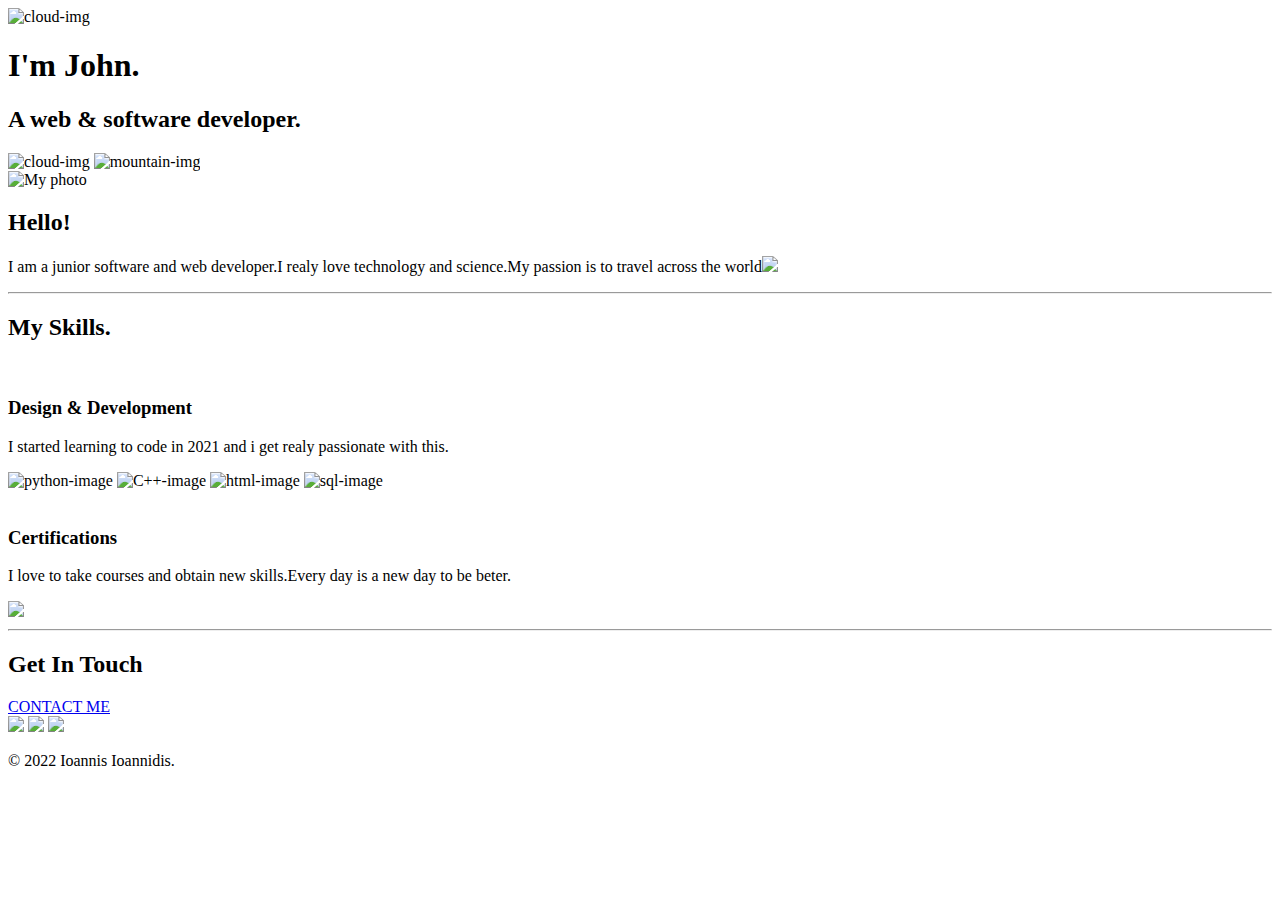
==== index.html @ fa08f130 "Update index.html" ====
<!DOCTYPE html>
<html lang="en" dir="ltr">
  <head>
    <meta charset="utf-8">
    <title>John's Personal Site - a web-software developer</title>
    <link rel="stylesheet" href="css/styles.css">
    <link rel="icon" href="css/favicon.ico">
    <link rel="preconnect" href="https://fonts.googleapis.com">
    <link rel="preconnect" href="https://fonts.gstatic.com" crossorigin>
    <link href="https://fonts.googleapis.com/css2?family=Caveat&family=Merriweather&family=Montserrat&family=Sacramento&display=swap" rel="stylesheet">

  </head>
  <body>
    <div class="top-container">
      <img src="images/cloud.png" alt="cloud-img" class="cloud1">
      <h1>I'm John.</h1>
      <h2>A web & software developer.</h2>
      <img src="images/cloud.png" alt="cloud-img" class="cloud2">
      <img src="images/mountain.png" alt="mountain-img">
    </div>

    <div class="middle-container">
      <div class="profile">
        <img src="images/pic.png" alt="My photo">
        <h2>Hello!</h2>
        <p>I am a junior software and web developer.I realy love technology and science.My passion is to travel across the world<img src="images/travel.png" class="contact"></p>
      </div>
      <hr>

      <div class="skills">
        <h2>My Skills.</h2>
        <div class="skill-row">
          <img class="im-coding" src="images/giphy.gif" alt="">
          <h3>Design & Development</h3>
          <p class="coding">I started learning to code in 2021 and i get realy passionate with this.</p>
          <img src="images/python.png" alt="python-image" class="prog-lang">
          <img src="images/c-.png" alt="C++-image" class="prog-lang">
          <img src="images/html-5.png" alt="html-image" class="prog-lang">
          <img src="images/mysql.png" alt="sql-image" class="prog-lang">
        </div>

        <div class="skill-row">

          <img class="certificate-img" src="images/certificate.png" alt="">
          <h3>Certifications</h3>
          <p class="courses">I love to take courses and obtain new skills.Every day is a new day to be beter.</p>
          <a href="https://courses.edx.org/certificates/334efae5c7174339a7f71583b1ef36ed"><img src="images/cs50x.png" class="certs"></a>
        </div>
      </div>
      <hr>
      <div class="contact-me">
        <h2>Get In Touch</h2>
        <h3></h3>
        <p></p>
        <a class="btn" href="mailto:i.ioannidis.dev@gmail.com">CONTACT ME</a>
      </div>
    </div>


    <div class="bottom-container">
      <a class="footer-link" href="https://www.linkedin.com/in/ιωάννης-ιωαννίδης-7b419b255"><img src="images/linkedin.png" class="contact"></a>
      <a class="footer-link" href="https://github.com/iioannidis94"><img src="images/github.png" class="contact"></a>
      <a class="footer-link" href="https://www.facebook.com/marksmanLEGEND"><img src="images/facebook.png" class="contact"></a>
      <p>© 2022 Ioannis Ioannidis.</p>
    </div>
  </body>
</html>
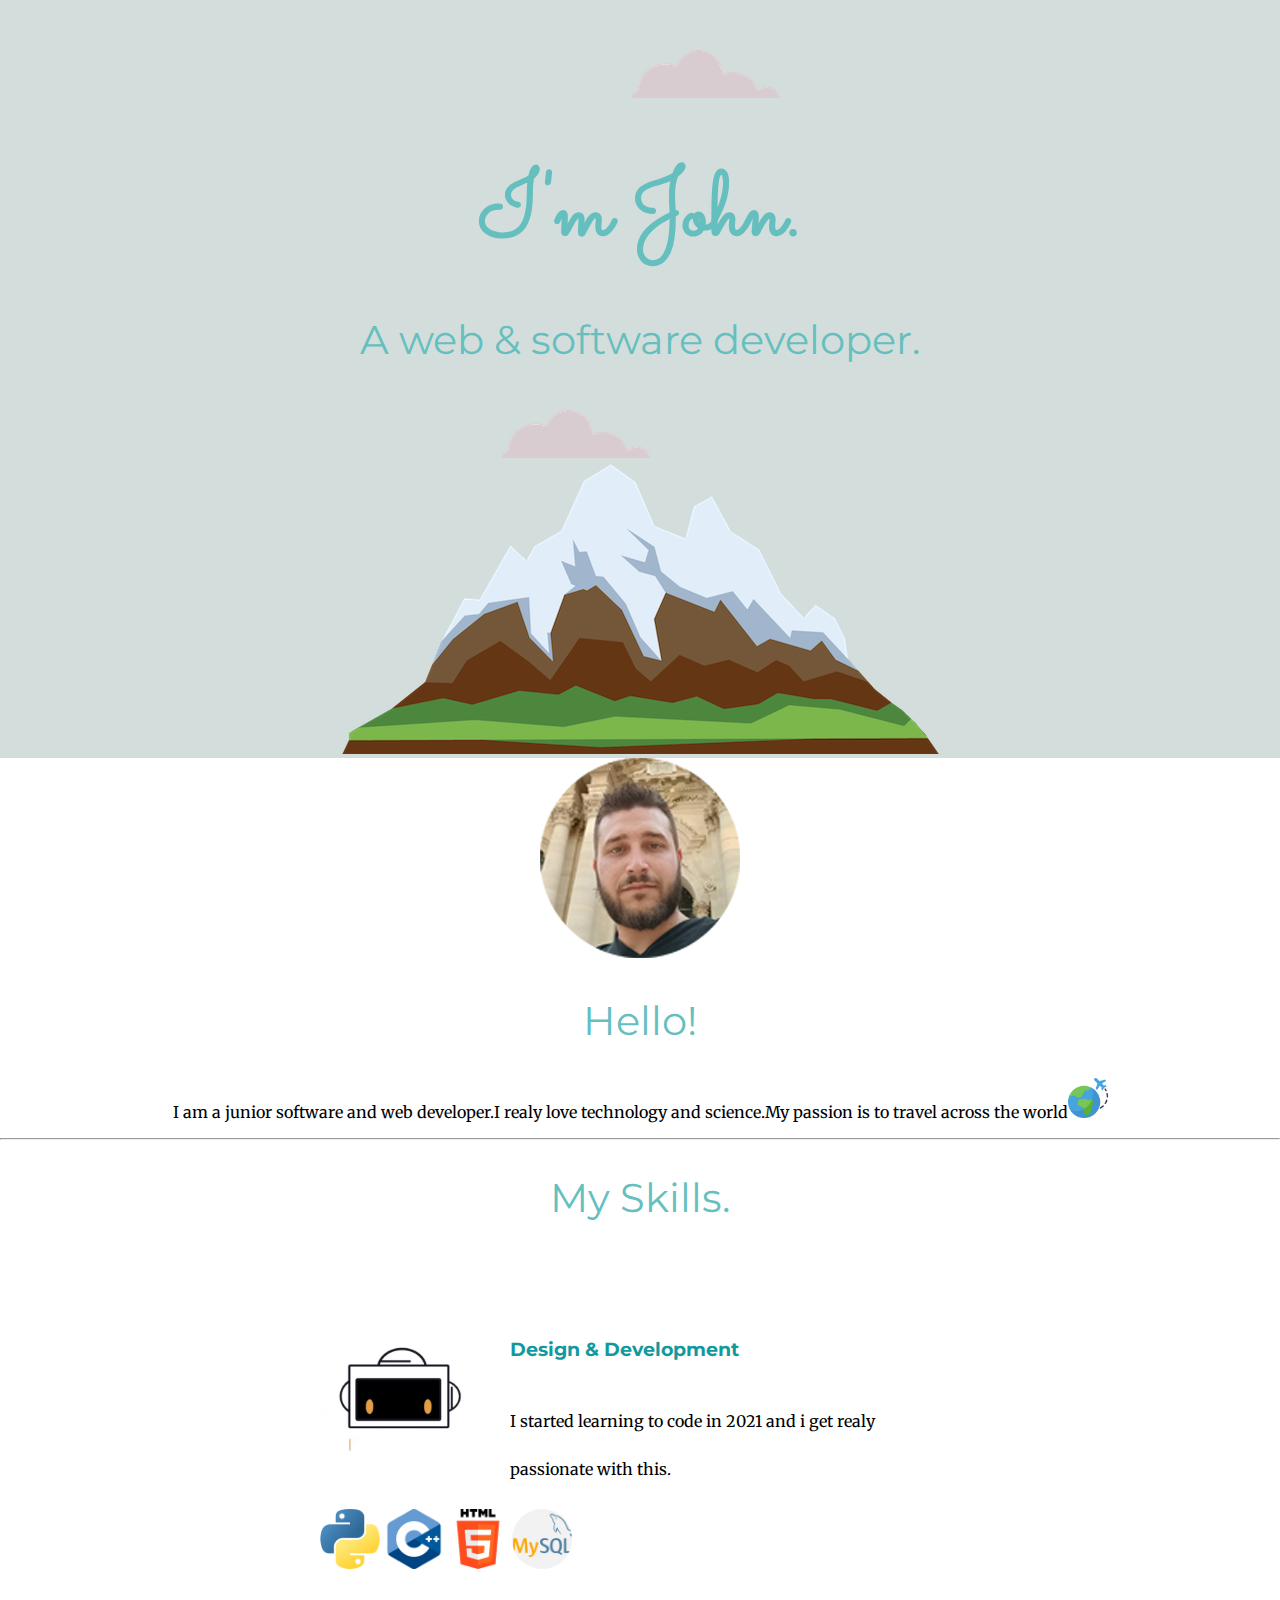
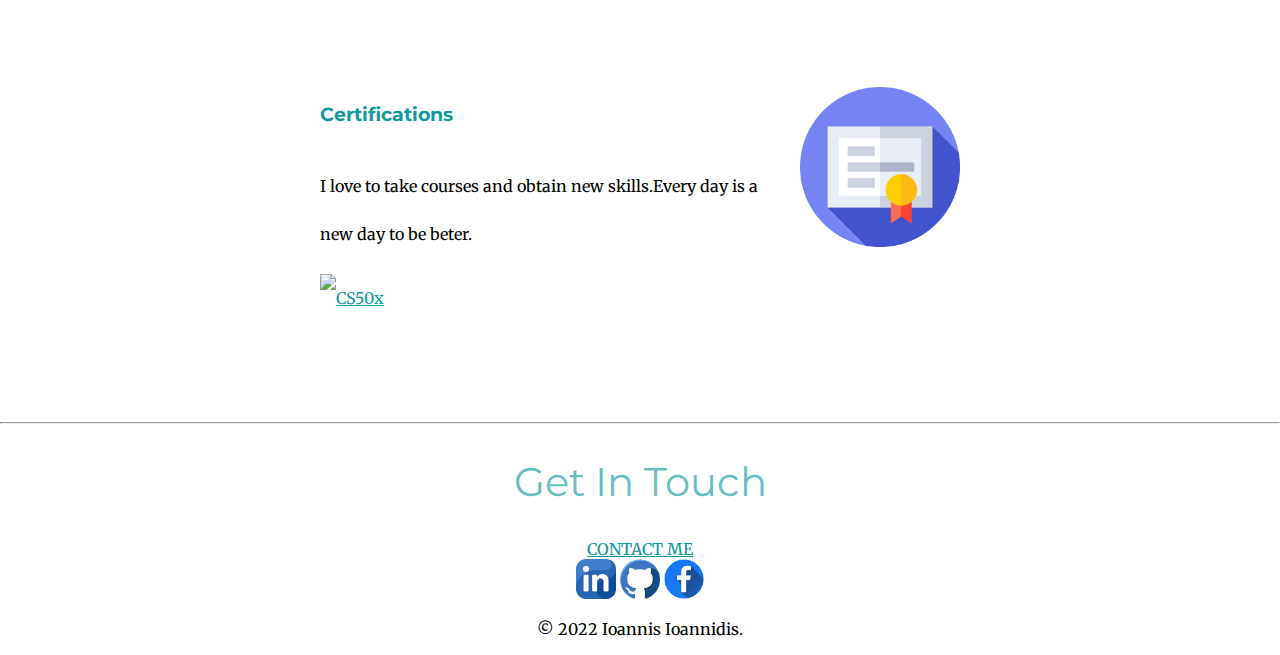
==== commit 7f321c58: "Update index.html" ====
--- a/index.html
+++ b/index.html
@@ -44,7 +44,7 @@
           <img class="certificate-img" src="images/certificate.png" alt="">
           <h3>Certifications</h3>
           <p class="courses">I love to take courses and obtain new skills.Every day is a new day to be beter.</p>
-          <a href="https://courses.edx.org/certificates/334efae5c7174339a7f71583b1ef36ed"><img src="images/cs50x.png" class="certs"></a>
+          <a href="https://courses.edx.org/certificates/334efae5c7174339a7f71583b1ef36ed"><img src="images/cs50x.png" class="certs" alt="CS50x"></a>
         </div>
       </div>
       <hr>
--- a/css/styles.css
+++ b/css/styles.css
@@ -0,0 +1,98 @@
+body {
+  margin: 0px;
+  text-align: center;
+  font-family: 'Merriweather', serif;
+
+}
+
+h1 {
+  font-size: 5.625rem;
+  margin-top: 20px;
+  font-family: 'Sacramento', cursive;
+  margin: 50px auto 0 auto;
+  color: #66BFBF;
+
+}
+
+h2 {
+  font-family: 'Montserrat', sans-serif;
+  font-size: 2.5rem;
+  color: #66BFBF;
+  font-weight: normal;
+}
+
+
+h3 {
+  font-family: 'Montserrat', sans-serif;
+  color: #11999E;
+}
+
+a {
+    color: #11999E;
+}
+
+.top-container {
+  background-color: #D3DEDC;
+  position: relative;
+  padding-top: 100px;
+
+}
+
+.middle-container {
+
+
+}
+
+.bottom-container {
+
+
+}
+
+.prog-lang {
+  height: 60px;
+}
+.cloud2 {
+  position: absolute;
+  left: 500px;
+  bottom: 300px;
+}
+
+.cloud1 {
+  position: absolute;
+  right: 500px;
+  top: 50px;
+
+}
+.contact {
+  height: 40px;
+}
+
+.certs {
+  height: 40px;
+  width: 50px;
+  position: relative;
+  
+}
+.giphy-embed {
+  width: 20px;
+  height: 20px;
+}
+
+.skill-row {
+  width: 50%;
+  margin: 100px auto 100px auto;
+  text-align: left;
+  line-height: 3;
+}
+
+.im-coding {
+  width: 25%;
+  float: left;
+  margin-right: 30px;
+}
+
+.certificate-img {
+  width: 25%;
+  float: right;
+  margin-left: 30px;
+}
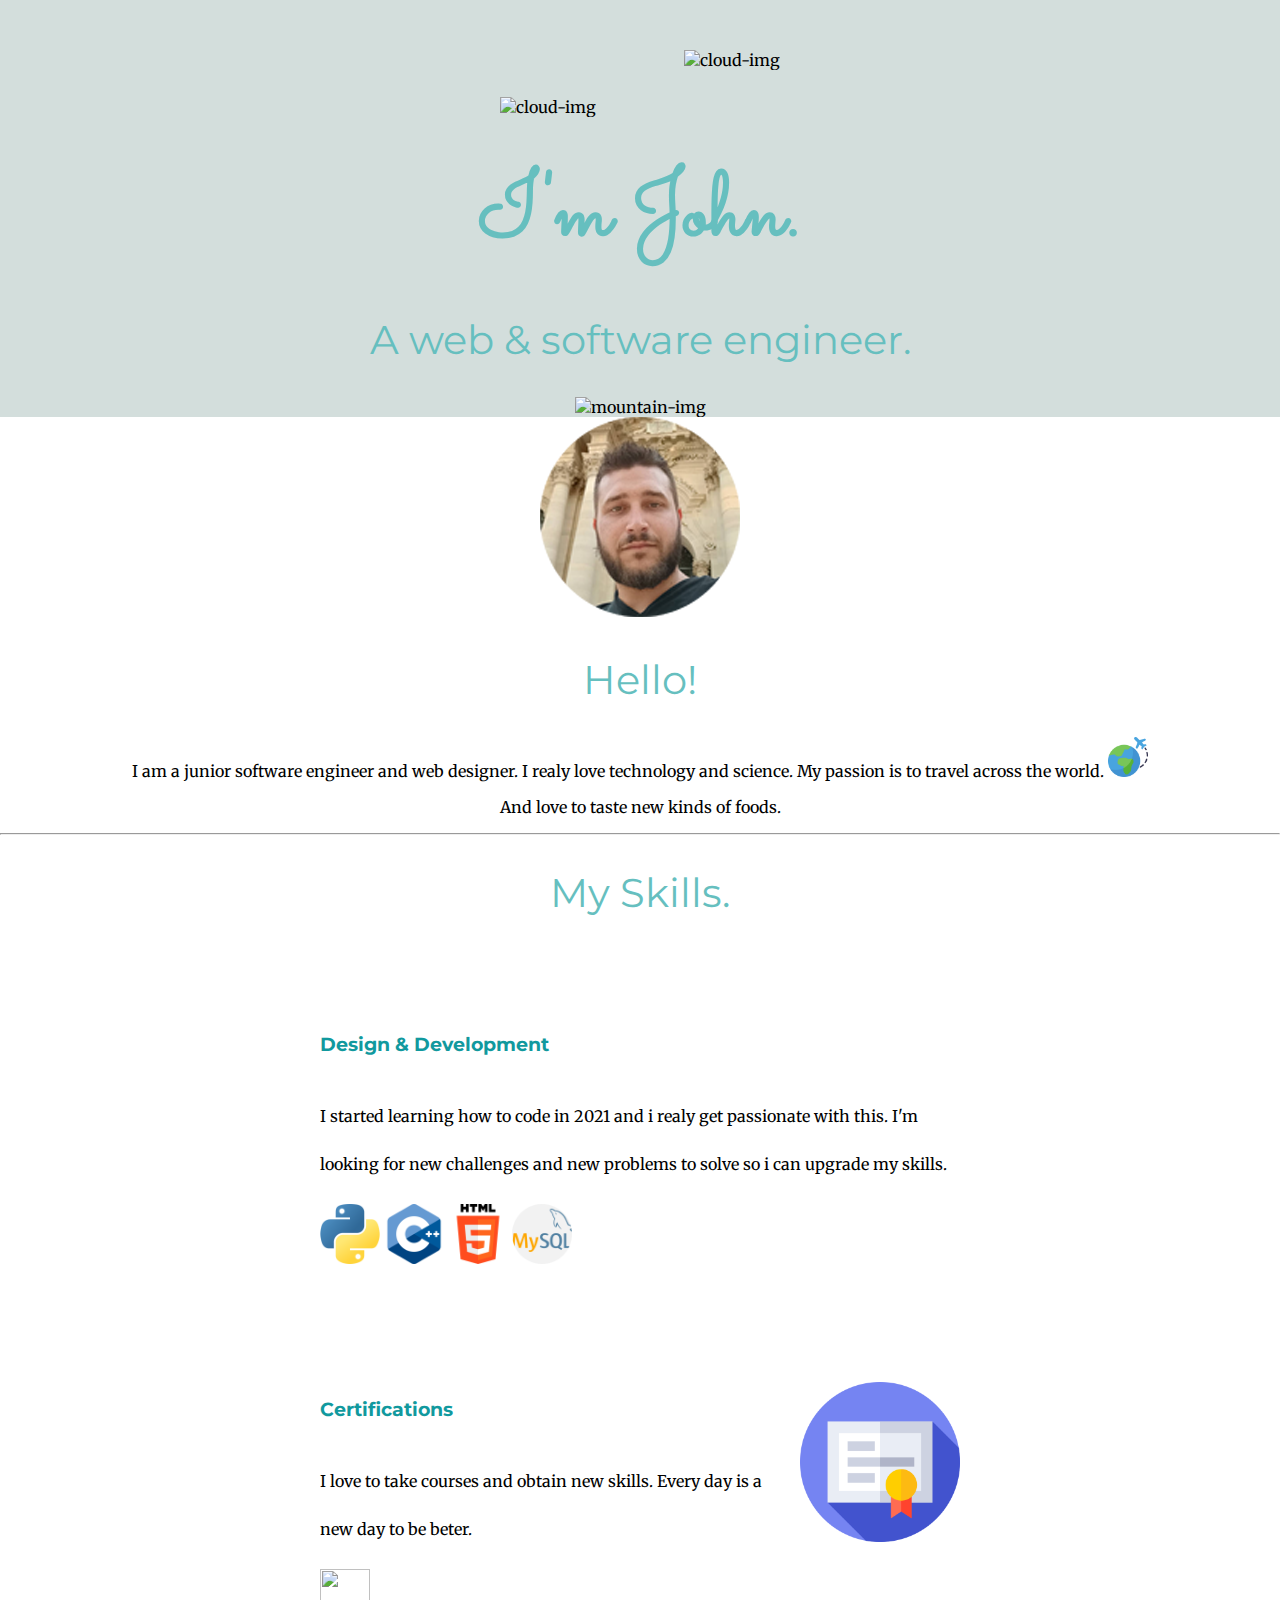
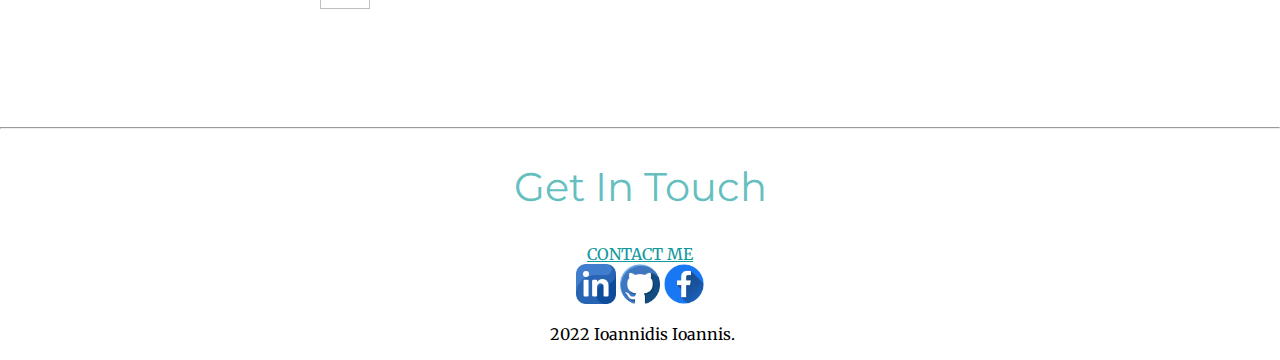
==== commit 832d85cc: "Update index.html" ====
--- a/index.html
+++ b/index.html
@@ -11,28 +11,30 @@
 
   </head>
   <body>
+
     <div class="top-container">
-      <img src="images/cloud.png" alt="cloud-img" class="cloud1">
+      <img src="images/cloud-new.png" alt="cloud-img" class="cloud1">
       <h1>I'm John.</h1>
-      <h2>A web & software developer.</h2>
-      <img src="images/cloud.png" alt="cloud-img" class="cloud2">
-      <img src="images/mountain.png" alt="mountain-img">
+      <h2>A web & software engineer.</h2>
+      <img src="images/cloud-new.png" alt="cloud-img" class="cloud2">
+      <img src="images/sun.png" alt="mountain-img" class="sun">
     </div>
 
     <div class="middle-container">
       <div class="profile">
         <img src="images/pic.png" alt="My photo">
         <h2>Hello!</h2>
-        <p>I am a junior software and web developer.I realy love technology and science.My passion is to travel across the world<img src="images/travel.png" class="contact"></p>
+        <p>I am a junior software engineer and web designer. I realy love technology and science. My passion is to travel across the world. <img src="images/travel.png" class="contact"></p>
+        <p>And love to taste new kinds of foods.</p>
       </div>
       <hr>
 
       <div class="skills">
         <h2>My Skills.</h2>
         <div class="skill-row">
-          <img class="im-coding" src="images/giphy.gif" alt="">
+          <img class="im-coding" src="images/giphy1.gif" alt="">
           <h3>Design & Development</h3>
-          <p class="coding">I started learning to code in 2021 and i get realy passionate with this.</p>
+          <p class="coding">I started learning how to code in 2021 and i realy get passionate with this. I'm looking for new challenges and new problems to solve so i can upgrade my skills.</p>
           <img src="images/python.png" alt="python-image" class="prog-lang">
           <img src="images/c-.png" alt="C++-image" class="prog-lang">
           <img src="images/html-5.png" alt="html-image" class="prog-lang">
@@ -43,8 +45,8 @@
 
           <img class="certificate-img" src="images/certificate.png" alt="">
           <h3>Certifications</h3>
-          <p class="courses">I love to take courses and obtain new skills.Every day is a new day to be beter.</p>
-          <a href="https://courses.edx.org/certificates/334efae5c7174339a7f71583b1ef36ed"><img src="images/cs50x.png" class="certs" alt="CS50x"></a>
+          <p class="courses">I love to take courses and obtain new skills. Every day is a new day to be beter.</p>
+          <a href="https://courses.edx.org/certificates/334efae5c7174339a7f71583b1ef36ed"><img src="images/cert.png" class="certs"></a>
         </div>
       </div>
       <hr>
@@ -58,11 +60,12 @@
 
 
     <div class="bottom-container">
+
       <a class="footer-link" href="https://www.linkedin.com/in/ιωάννης-ιωαννίδης-7b419b255"><img src="images/linkedin.png" class="contact"></a>
       <a class="footer-link" href="https://github.com/iioannidis94"><img src="images/github.png" class="contact"></a>
       <a class="footer-link" href="https://www.facebook.com/marksmanLEGEND"><img src="images/facebook.png" class="contact"></a>
-      <p>© 2022 Ioannis Ioannidis.</p>
+
+      <p><img src="images/copyright.png" alt="" class="copyright"> 2022 Ioannidis Ioannis.</p>
     </div>
   </body>
 </html>
-
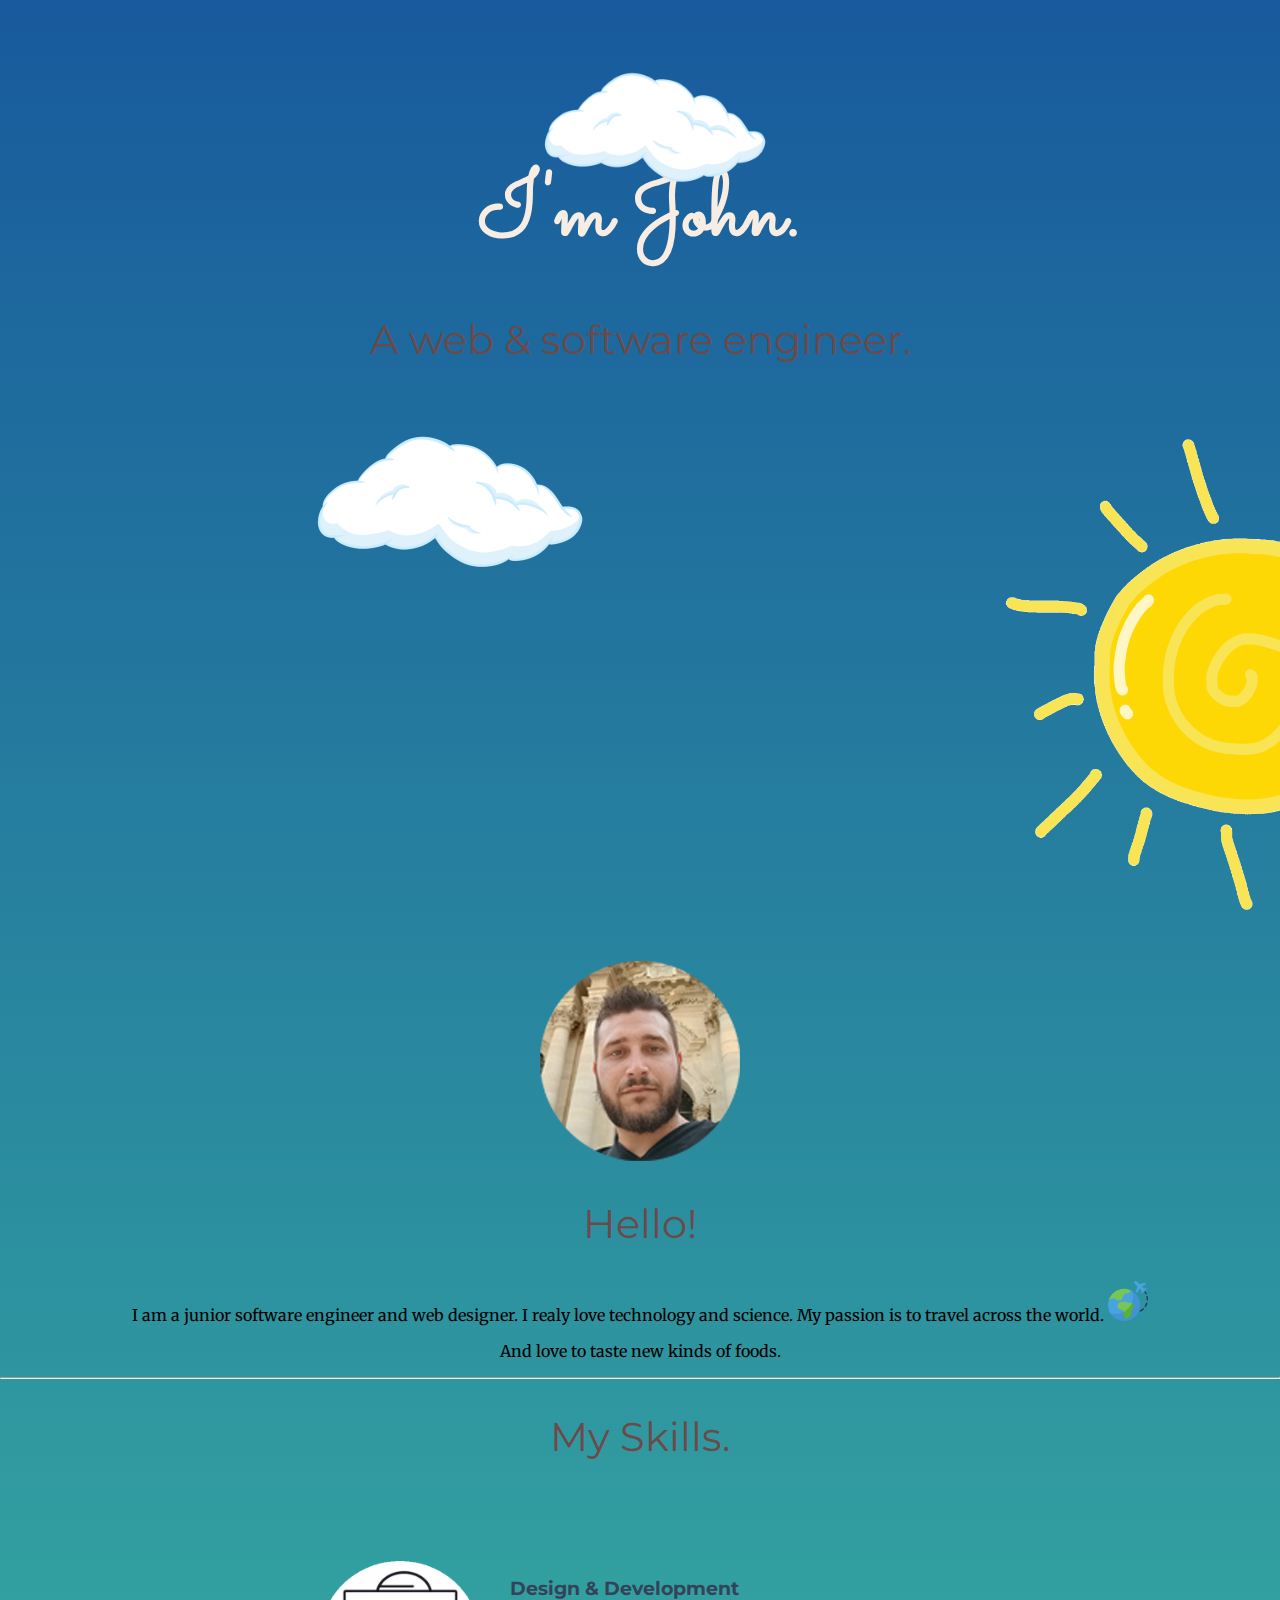
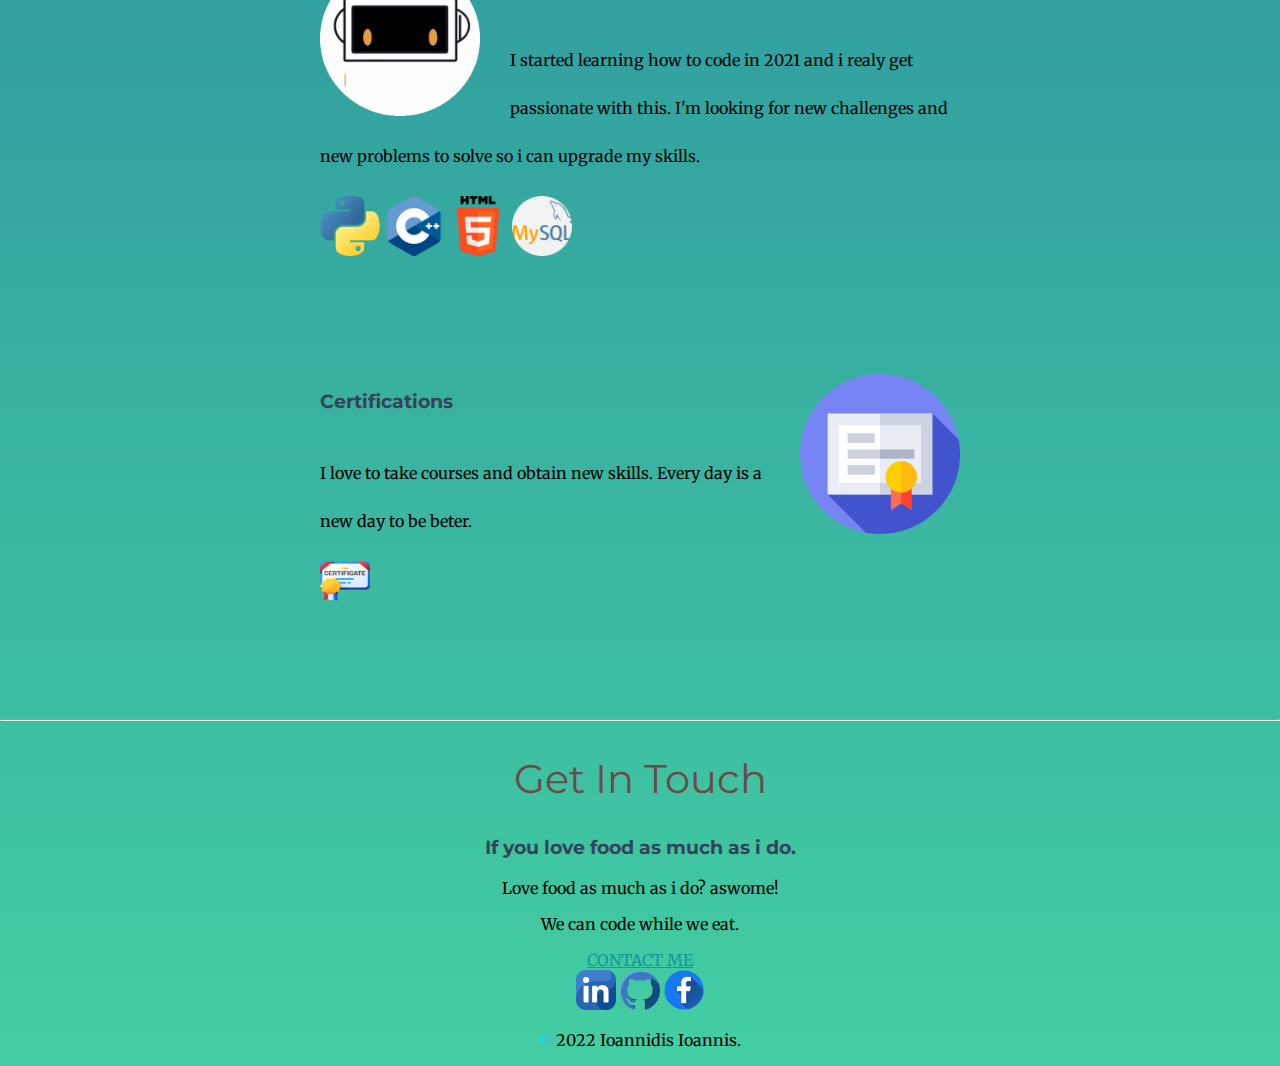
==== commit 19269545: "Update index.html" ====
--- a/index.html
+++ b/index.html
@@ -8,7 +8,7 @@
     <link rel="preconnect" href="https://fonts.googleapis.com">
     <link rel="preconnect" href="https://fonts.gstatic.com" crossorigin>
     <link href="https://fonts.googleapis.com/css2?family=Caveat&family=Merriweather&family=Montserrat&family=Sacramento&display=swap" rel="stylesheet">
-
+    <meta name="viewport" content="width=device-width, initial-scale=1.0">
   </head>
   <body>
 
@@ -52,8 +52,9 @@
       <hr>
       <div class="contact-me">
         <h2>Get In Touch</h2>
-        <h3></h3>
-        <p></p>
+        <h3>If you love food as much as i do.</h3>
+        <p>Love food as much as i do? aswome!</p>
+        <p>We can code while we eat.</p>
         <a class="btn" href="mailto:i.ioannidis.dev@gmail.com">CONTACT ME</a>
       </div>
     </div>
--- a/css/styles.css
+++ b/css/styles.css
@@ -2,6 +2,10 @@
   margin: 0px;
   text-align: center;
   font-family: 'Merriweather', serif;
+  background: #43cea2;  /* fallback for old browsers */
+  background: -webkit-linear-gradient(to bottom, #185a9d, #43cea2);  /* Chrome 10-25, Safari 5.1-6 */
+  background: linear-gradient(to bottom, #185a9d, #43cea2); /* W3C, IE 10+/ Edge, Firefox 16+, Chrome 26+, Opera 12+, Safari 7+ */
+
 
 }
 
@@ -10,21 +14,21 @@
   margin-top: 20px;
   font-family: 'Sacramento', cursive;
   margin: 50px auto 0 auto;
-  color: #66BFBF;
+  color: #F8EDE3;
 
 }
 
 h2 {
   font-family: 'Montserrat', sans-serif;
   font-size: 2.5rem;
-  color: #66BFBF;
+  color: #6C4A4A;
   font-weight: normal;
 }
 
 
 h3 {
   font-family: 'Montserrat', sans-serif;
-  color: #11999E;
+  color: #354259;
 }
 
 a {
@@ -32,7 +36,7 @@
 }
 
 .top-container {
-  background-color: #D3DEDC;
+
   position: relative;
   padding-top: 100px;
 
@@ -53,14 +57,24 @@
 }
 .cloud2 {
   position: absolute;
-  left: 500px;
+  left: 300px;
   bottom: 300px;
+  width: 300px;
+  height: 150;
 }
 
 .cloud1 {
   position: absolute;
   right: 500px;
-  top: 50px;
+  top: 10px;
+  width: 250px;
+}
+
+.sun {
+  position: relative;
+  left: 600px;
+  width: 550px;
+  height: 560px;
 
 }
 .contact {
@@ -71,7 +85,7 @@
   height: 40px;
   width: 50px;
   position: relative;
-  
+
 }
 .giphy-embed {
   width: 20px;
@@ -89,6 +103,7 @@
   width: 25%;
   float: left;
   margin-right: 30px;
+
 }
 
 .certificate-img {
@@ -96,3 +111,8 @@
   float: right;
   margin-left: 30px;
 }
+
+.copyright {
+  width: 1%;
+  height: 1%;
+}
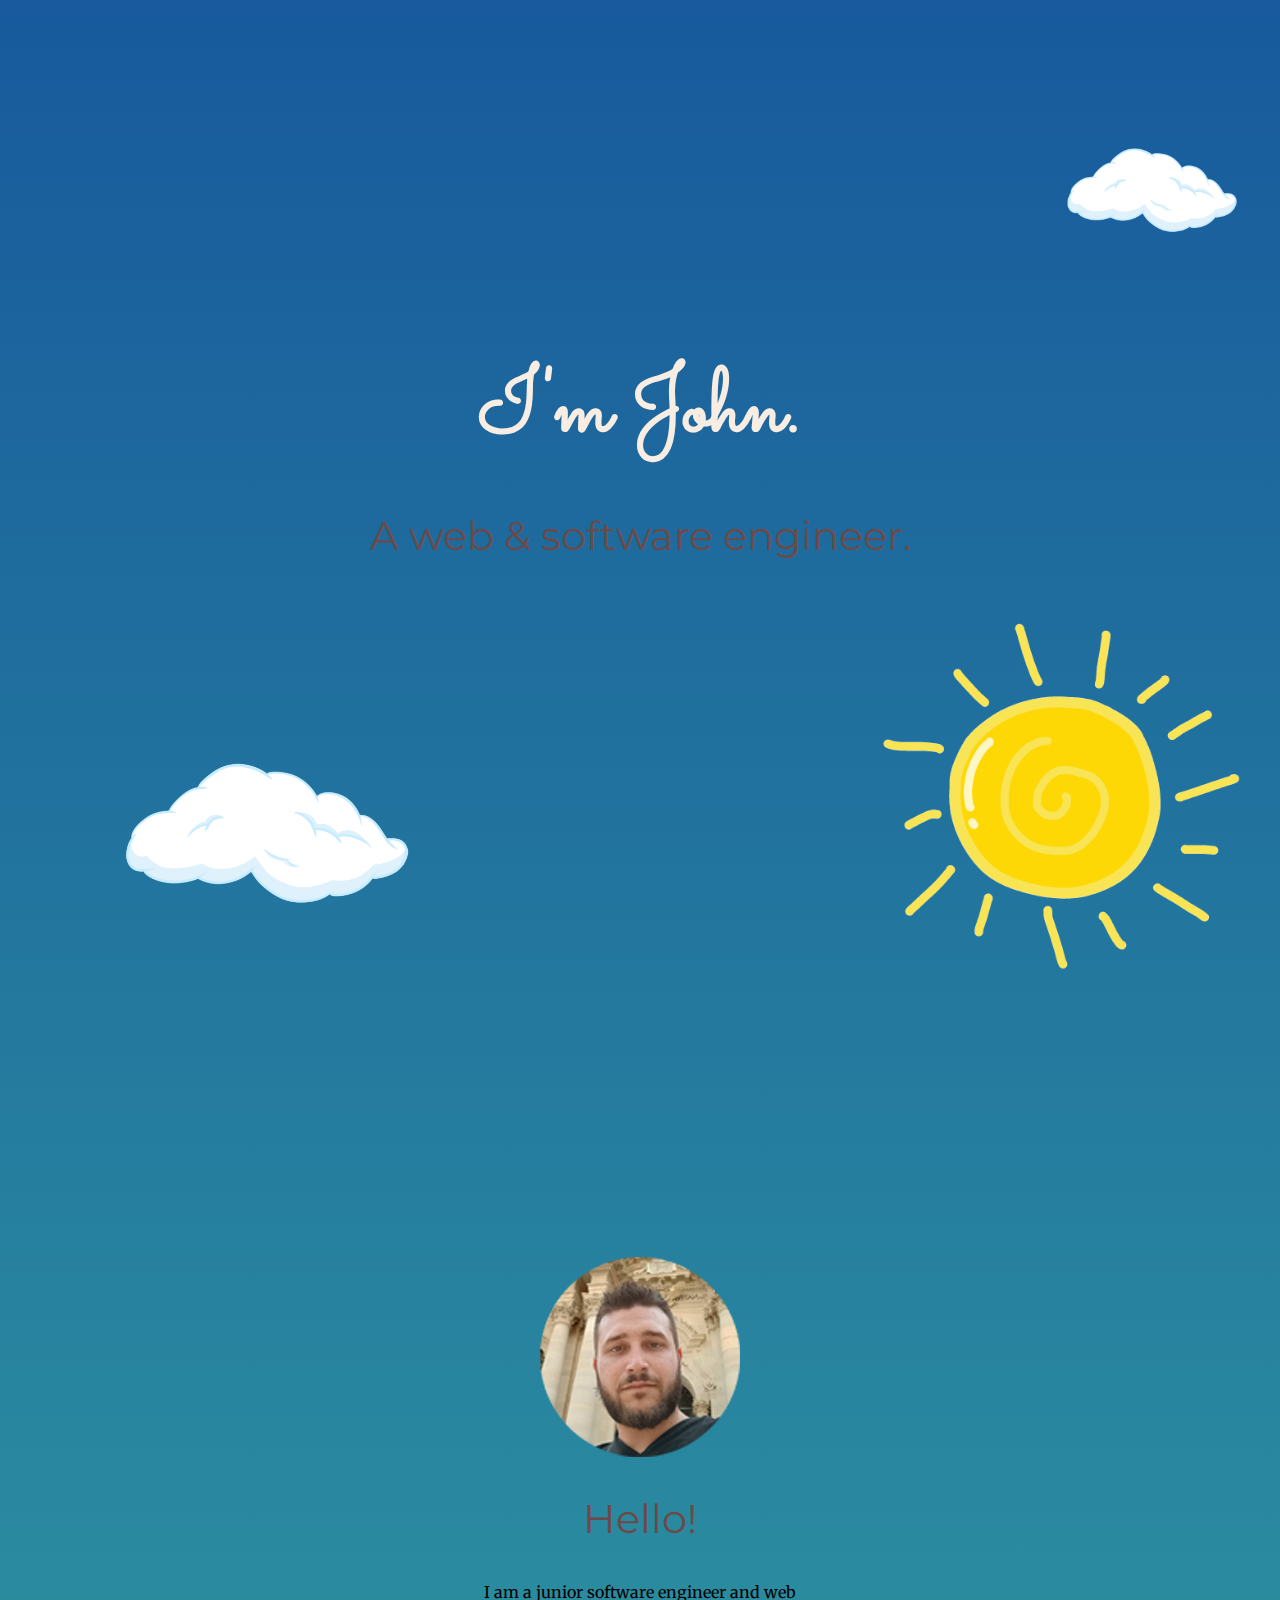
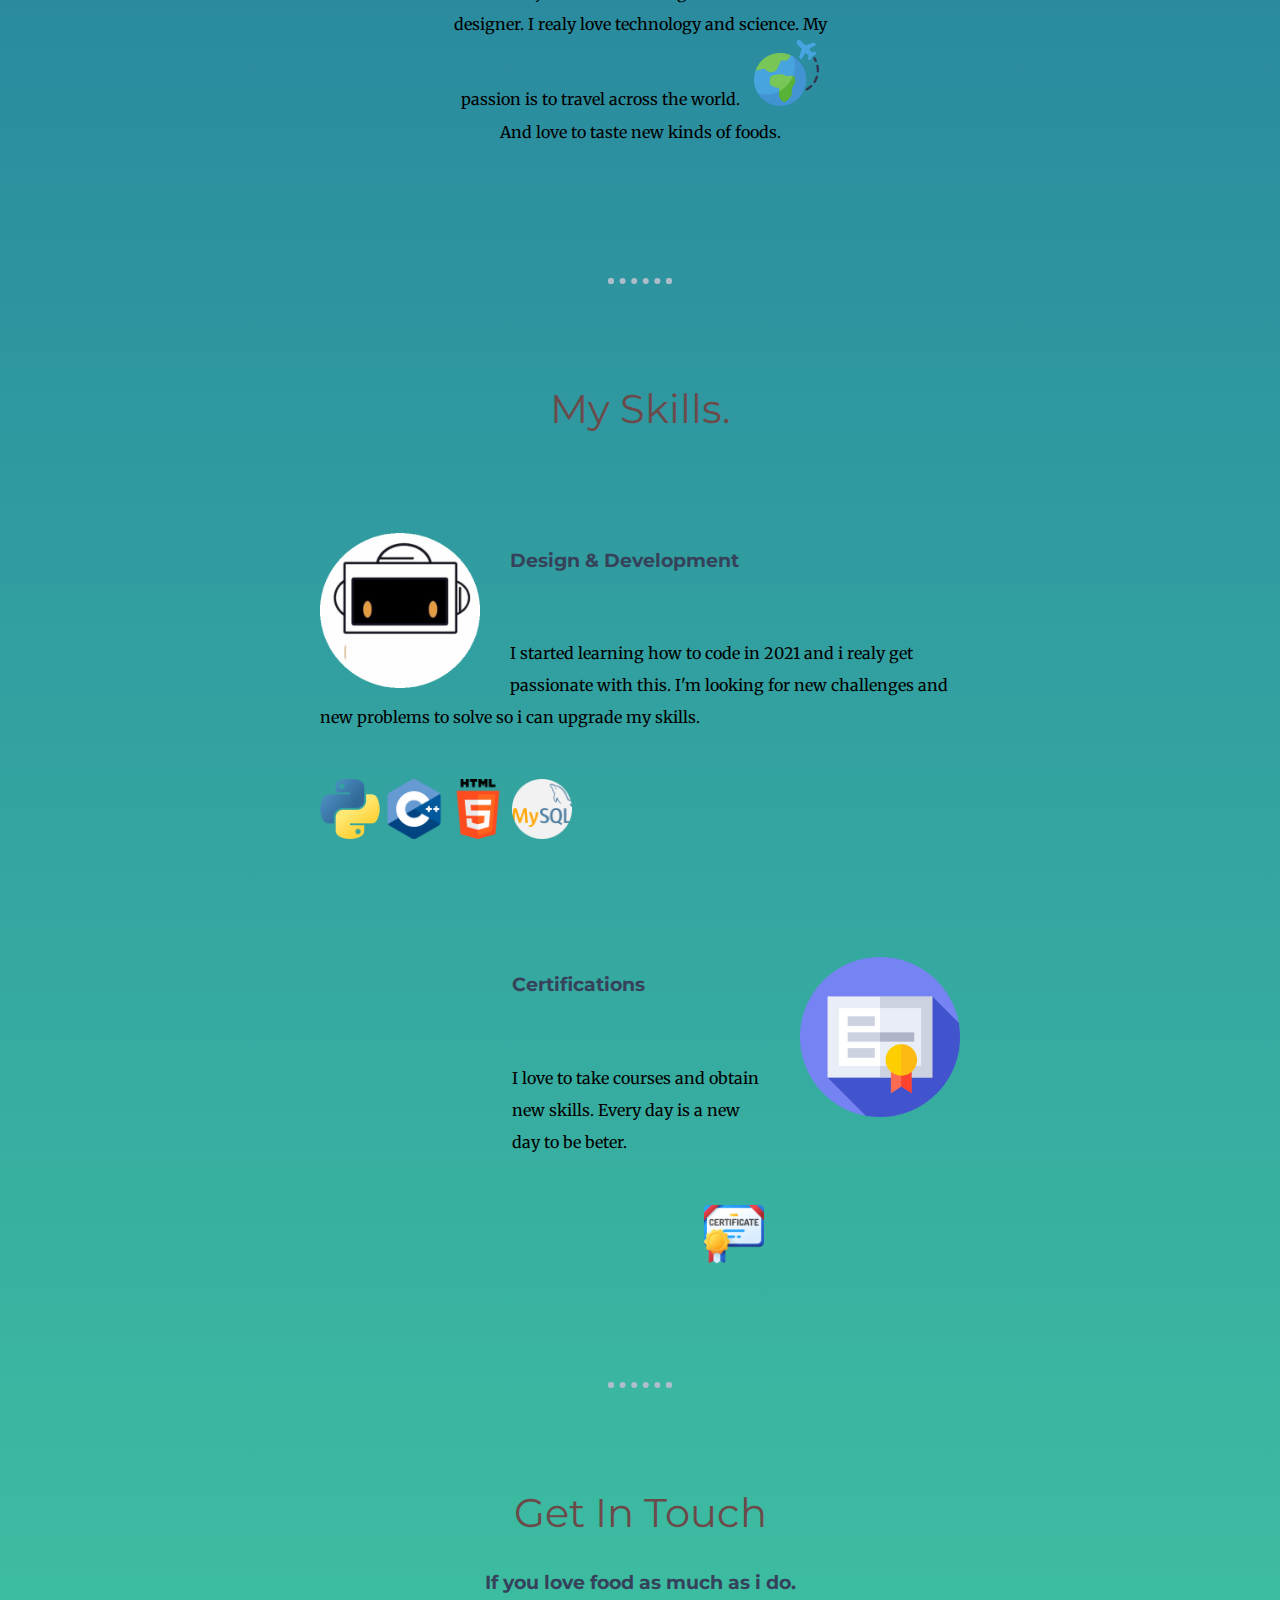
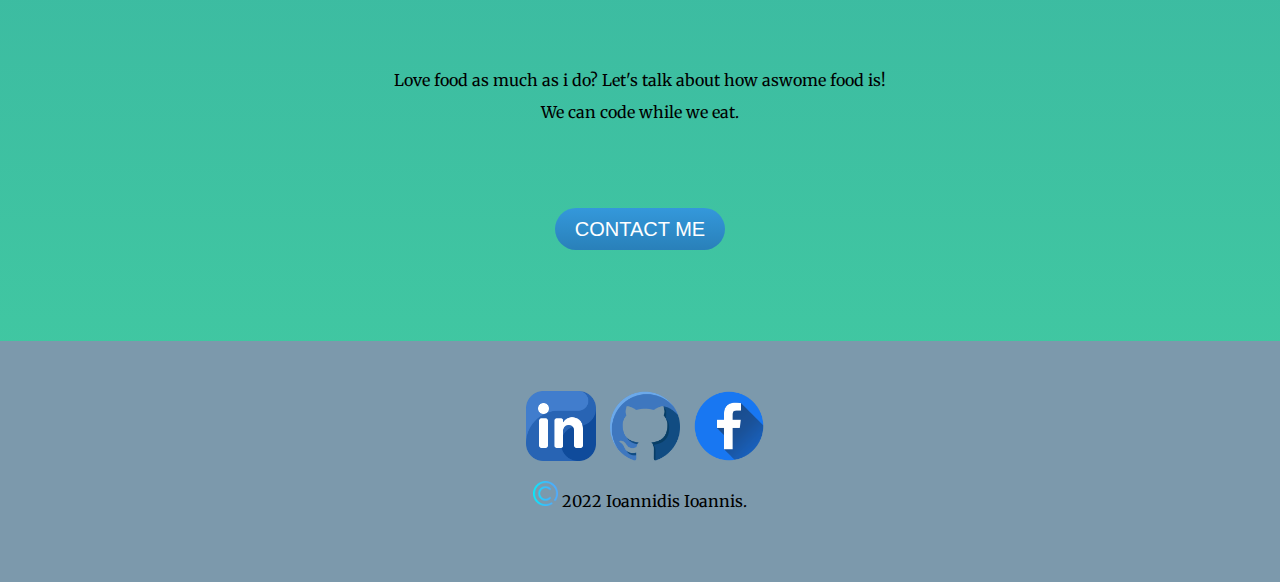
==== commit a55177a3: "Update index.html" ====
--- a/index.html
+++ b/index.html
@@ -24,8 +24,8 @@
       <div class="profile">
         <img src="images/pic.png" alt="My photo">
         <h2>Hello!</h2>
-        <p>I am a junior software engineer and web designer. I realy love technology and science. My passion is to travel across the world. <img src="images/travel.png" class="contact"></p>
-        <p>And love to taste new kinds of foods.</p>
+        <p class="intro">I am a junior software engineer and web designer. I realy love technology and science. My passion is to travel across the world. <img src="images/travel.png" class="contact-links">
+        And love to taste new kinds of foods.</p>
       </div>
       <hr>
 
@@ -44,7 +44,7 @@
         <div class="skill-row">
 
           <img class="certificate-img" src="images/certificate.png" alt="">
-          <h3>Certifications</h3>
+          <h3 class="courses">Certifications</h3>
           <p class="courses">I love to take courses and obtain new skills. Every day is a new day to be beter.</p>
           <a href="https://courses.edx.org/certificates/334efae5c7174339a7f71583b1ef36ed"><img src="images/cert.png" class="certs"></a>
         </div>
@@ -53,18 +53,19 @@
       <div class="contact-me">
         <h2>Get In Touch</h2>
         <h3>If you love food as much as i do.</h3>
-        <p>Love food as much as i do? aswome!</p>
-        <p>We can code while we eat.</p>
+        <p class="contact-message">Love food as much as i do? Let's talk about how aswome food is!
+                        We can code while we eat.</p>
         <a class="btn" href="mailto:i.ioannidis.dev@gmail.com">CONTACT ME</a>
       </div>
     </div>
 
 
+
     <div class="bottom-container">
 
-      <a class="footer-link" href="https://www.linkedin.com/in/ιωάννης-ιωαννίδης-7b419b255"><img src="images/linkedin.png" class="contact"></a>
-      <a class="footer-link" href="https://github.com/iioannidis94"><img src="images/github.png" class="contact"></a>
-      <a class="footer-link" href="https://www.facebook.com/marksmanLEGEND"><img src="images/facebook.png" class="contact"></a>
+      <a class="footer-link" href="https://www.linkedin.com/in/ιωάννης-ιωαννίδης-7b419b255"><img src="images/linkedin.png" class="contact-links"></a>
+      <a class="footer-link" href="https://github.com/iioannidis94"><img src="images/github.png" class="contact-links"></a>
+      <a class="footer-link" href="https://www.facebook.com/marksmanLEGEND"><img src="images/facebook.png" class="contact-links"></a>
 
       <p><img src="images/copyright.png" alt="" class="copyright"> 2022 Ioannidis Ioannis.</p>
     </div>
--- a/css/styles.css
+++ b/css/styles.css
@@ -1,5 +1,5 @@
 body {
-  margin: 0px;
+  margin: auto;
   text-align: center;
   font-family: 'Merriweather', serif;
   background: #43cea2;  /* fallback for old browsers */
@@ -15,6 +15,9 @@
   font-family: 'Sacramento', cursive;
   margin: 50px auto 0 auto;
   color: #F8EDE3;
+  width: 100%;
+  height: 10%;
+
 
 }
 
@@ -23,75 +26,82 @@
   font-size: 2.5rem;
   color: #6C4A4A;
   font-weight: normal;
+  height: 10%;
+
 }
 
 
 h3 {
   font-family: 'Montserrat', sans-serif;
   color: #354259;
+  padding-bottom: 30px;
+
 }
 
 a {
     color: #11999E;
 }
 
+p {
+  padding-bottom: 30px;
+  width: 100%;
+  height: 100%;
+  line-height: 2;
+}
+
+hr {
+  border: dotted #EAF6F6 6px;
+  border-bottom: none;
+  width: 4%;
+  border-color: #AEBDCA;
+  margin: 100px auto;
+}
+
 .top-container {
 
   position: relative;
   padding-top: 100px;
+  padding-bottom: 100px;
 
 }
 
-.middle-container {
-
-
+.cloud1 {
+  position: relative;
+  left: 40%;
+  top: 10%;
+  width: 18%;
+  max-width: 12rem;
+  min-width: 5rem;
 }
 
-.bottom-container {
-
-
-}
-
-.prog-lang {
-  height: 60px;
-}
 .cloud2 {
-  position: absolute;
-  left: 300px;
-  bottom: 300px;
-  width: 300px;
-  height: 150;
-}
-
-.cloud1 {
-  position: absolute;
-  right: 500px;
-  top: 10px;
-  width: 250px;
+  position: relative;
+  right: 13%;
+  bottom: 30%;
+  width: 25%;
+  max-width: 25rem;
+  min-width: 7rem;
 }
 
 .sun {
   position: relative;
-  left: 600px;
-  width: 550px;
-  height: 560px;
+  left: 20%;
+  bottom: 15%;
+  width: 32%;
+  max-width: 40rem;
+  min-width: 15rem;
+}
+
+.middle-container {
+  padding-top: 150px;
+  padding-bottom: 100px;
+  width: 100%;
 
 }
-.contact {
-  height: 40px;
+.intro {
+  width: 30%;
+  margin: auto;
 }
-
-.certs {
-  height: 40px;
-  width: 50px;
-  position: relative;
-
-}
-.giphy-embed {
-  width: 20px;
-  height: 20px;
-}
-
 .skill-row {
   width: 50%;
   margin: 100px auto 100px auto;
@@ -103,16 +113,65 @@
   width: 25%;
   float: left;
   margin-right: 30px;
-
 }
-
+.prog-lang {
+  height: 60px;
+}
+.certs {
+  height: auto;
+  width: 10%;
+  max-width: 60px;
+  position: relative;
+  left: 60%;
+}
 .certificate-img {
   width: 25%;
   float: right;
   margin-left: 30px;
 }
+.courses {
+  padding-left: 30%;
+}
 
+
+.bottom-container {
+  padding: 50px 0 20px;
+  background-color: #7C99AC;
+}
+.contact-message {
+  width: 40%;
+  margin: 40px auto 60px;
+}
+
+.btn {
+  background-image: -webkit-linear-gradient(top, #3498db, #2980b9);
+  background-image: -moz-linear-gradient(top, #3498db, #2980b9);
+  background-image: -ms-linear-gradient(top, #3498db, #2980b9);
+  background-image: -o-linear-gradient(top, #3498db, #2980b9);
+  background-image: linear-gradient(to bottom, #3498db, #2980b9);
+  -webkit-border-radius: 28;
+  -moz-border-radius: 28;
+  border-radius: 28px;
+  font-family: Arial;
+  color: #ffffff;
+  font-size: 20px;
+  padding: 10px 20px 10px 20px;
+  text-decoration: none;
+}
+
+.btn:hover {
+  background: #43cea2;  /* fallback for old browsers */
+  background: -webkit-linear-gradient(to bottom, #185a9d, #43cea2);  /* Chrome 10-25, Safari 5.1-6 */
+  background: linear-gradient(to bottom, #185a9d, #43cea2);
+  text-decoration: none;
+}
 .copyright {
-  width: 1%;
-  height: 1%;
+  width: 2%;
+  height: auto;
+  max-width: 40px;
 }
+.contact-links {
+  width: 17%;
+  max-width: 70px;
+  padding-left: 10px;
+}
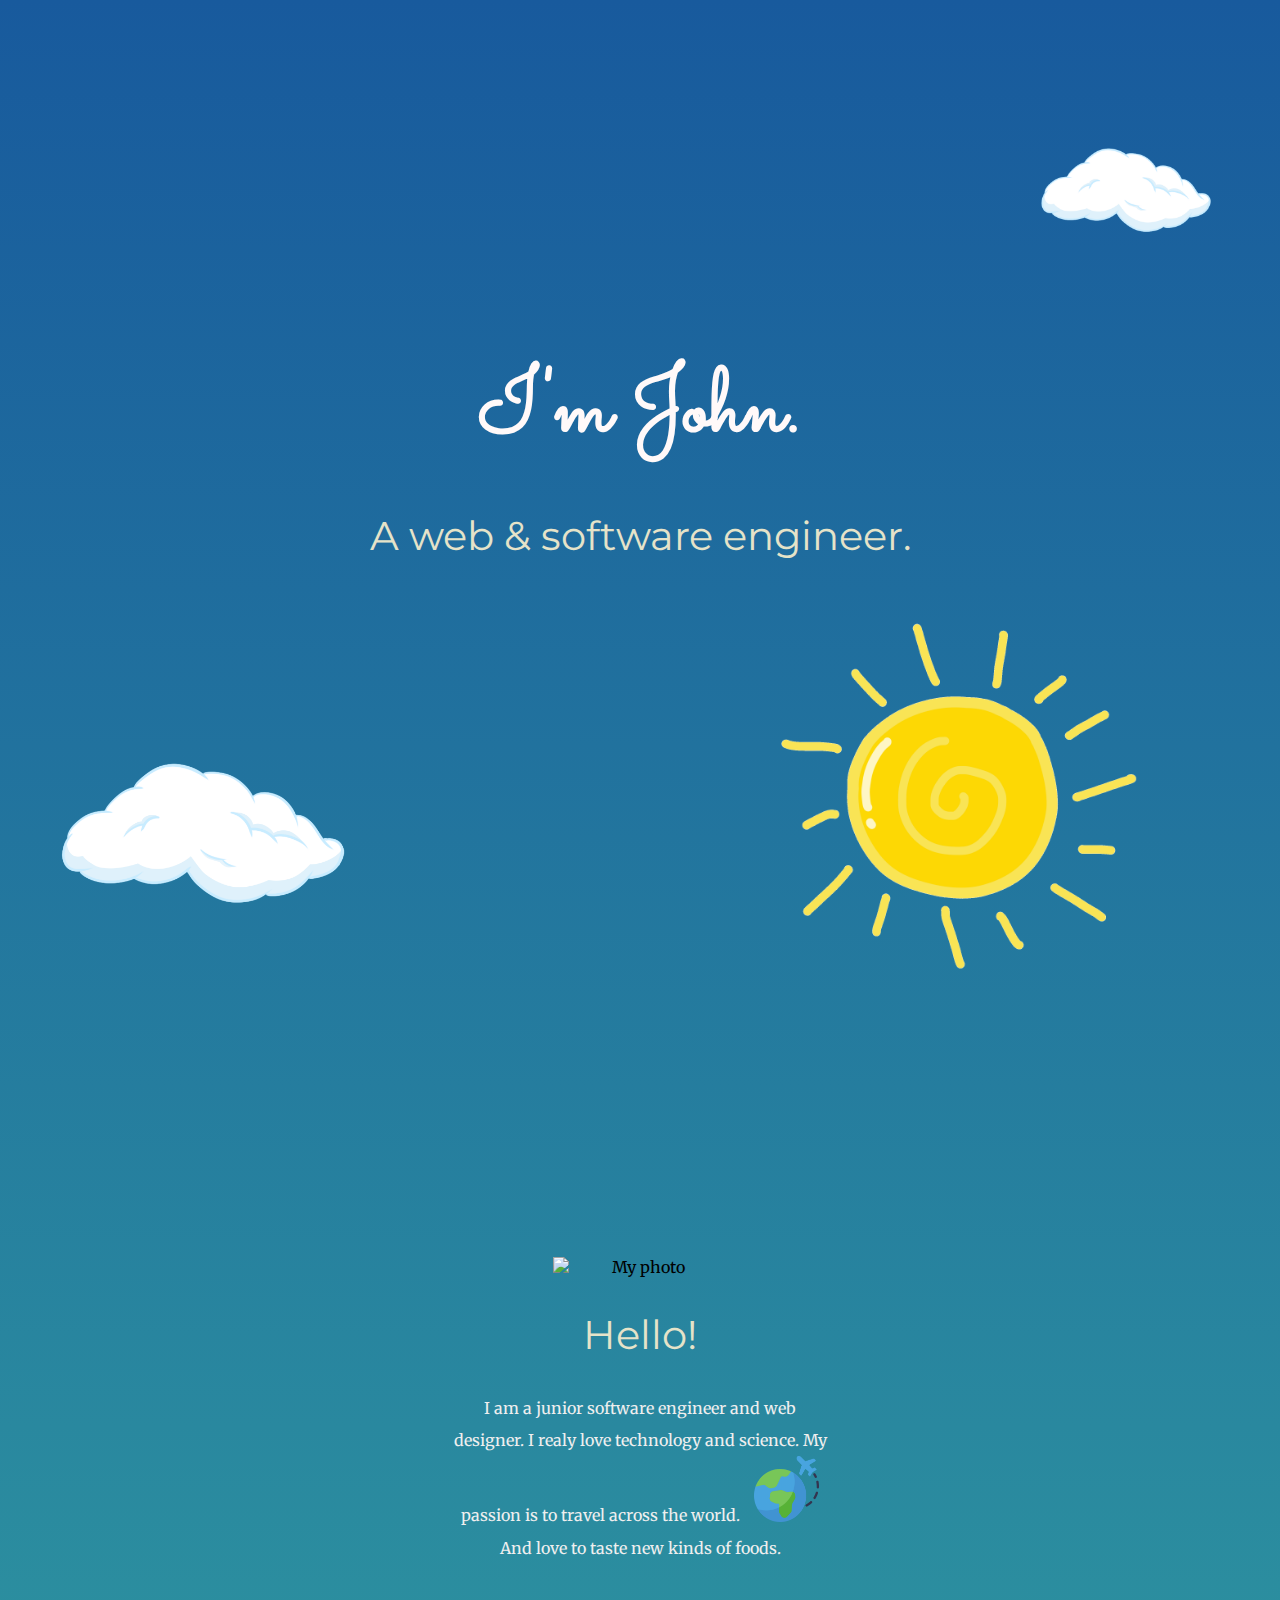
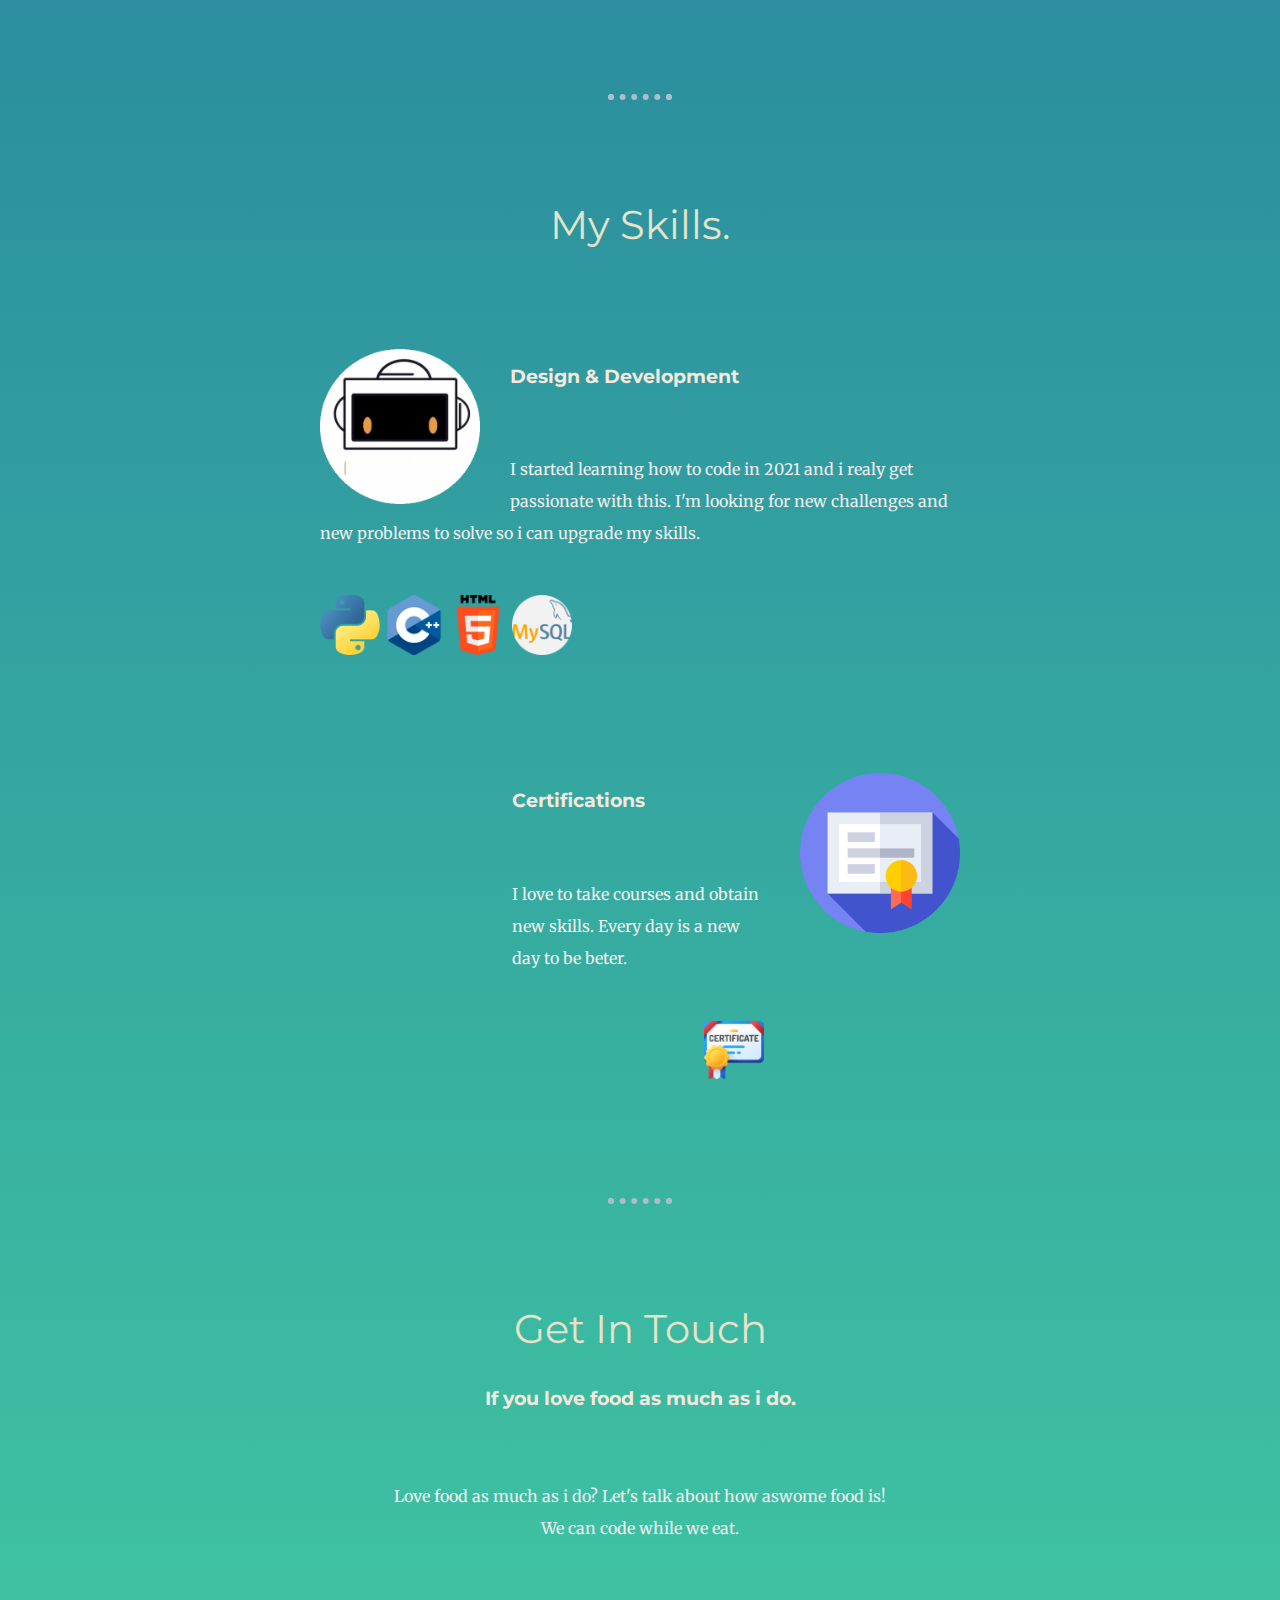
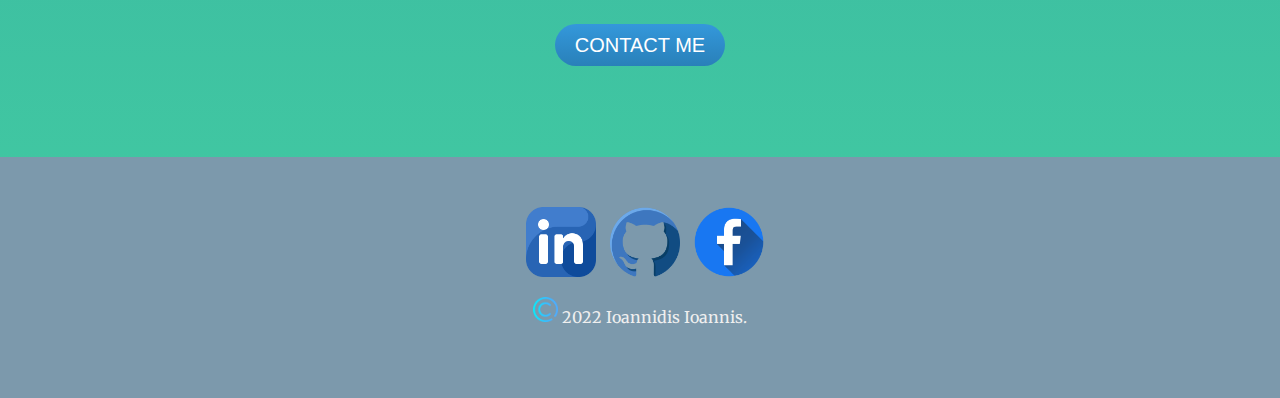
==== commit fe609af5: "Update index.html" ====
--- a/index.html
+++ b/index.html
@@ -22,7 +22,7 @@
 
     <div class="middle-container">
       <div class="profile">
-        <img src="images/pic.png" alt="My photo">
+        <img src="images/pic1.png" alt="My photo" class="pic">
         <h2>Hello!</h2>
         <p class="intro">I am a junior software engineer and web designer. I realy love technology and science. My passion is to travel across the world. <img src="images/travel.png" class="contact-links">
         And love to taste new kinds of foods.</p>
--- a/css/styles.css
+++ b/css/styles.css
@@ -5,7 +5,7 @@
   background: #43cea2;  /* fallback for old browsers */
   background: -webkit-linear-gradient(to bottom, #185a9d, #43cea2);  /* Chrome 10-25, Safari 5.1-6 */
   background: linear-gradient(to bottom, #185a9d, #43cea2); /* W3C, IE 10+/ Edge, Firefox 16+, Chrome 26+, Opera 12+, Safari 7+ */
-
+  padding: 0;
 
 }
 
@@ -14,7 +14,7 @@
   margin-top: 20px;
   font-family: 'Sacramento', cursive;
   margin: 50px auto 0 auto;
-  color: #F8EDE3;
+  color: #FFF9F9;
   width: 100%;
   height: 10%;
 
@@ -24,7 +24,7 @@
 h2 {
   font-family: 'Montserrat', sans-serif;
   font-size: 2.5rem;
-  color: #6C4A4A;
+  color: #E5E3C9;
   font-weight: normal;
   height: 10%;
 
@@ -33,7 +33,7 @@
 
 h3 {
   font-family: 'Montserrat', sans-serif;
-  color: #354259;
+  color: #F3E9DD;
   padding-bottom: 30px;
 
 }
@@ -47,6 +47,7 @@
   width: 100%;
   height: 100%;
   line-height: 2;
+  color: #EFEFEF;
 }
 
 hr {
@@ -67,7 +68,7 @@
 
 .cloud1 {
   position: relative;
-  left: 40%;
+  left: 38%;
   top: 10%;
   width: 18%;
   max-width: 12rem;
@@ -76,7 +77,7 @@
 
 .cloud2 {
   position: relative;
-  right: 13%;
+  right: 18%;
   bottom: 30%;
   width: 25%;
   max-width: 25rem;
@@ -85,7 +86,7 @@
 
 .sun {
   position: relative;
-  left: 20%;
+  left: 12%;
   bottom: 15%;
   width: 32%;
   max-width: 40rem;
@@ -97,6 +98,10 @@
   padding-bottom: 100px;
   width: 100%;
 
+}
+.pic {
+  width: 30%;
+  min-width: 175px;
 }
 .intro {
   width: 30%;
@@ -113,6 +118,7 @@
   width: 25%;
   float: left;
   margin-right: 30px;
+  min-width: 120px;
 }
 .prog-lang {
   height: 60px;
@@ -128,6 +134,7 @@
   width: 25%;
   float: right;
   margin-left: 30px;
+  min-width: 120px;
 }
 .courses {
   padding-left: 30%;
@@ -137,6 +144,7 @@
 .bottom-container {
   padding: 50px 0 20px;
   background-color: #7C99AC;
+  width: 100%;
 }
 .contact-message {
   width: 40%;
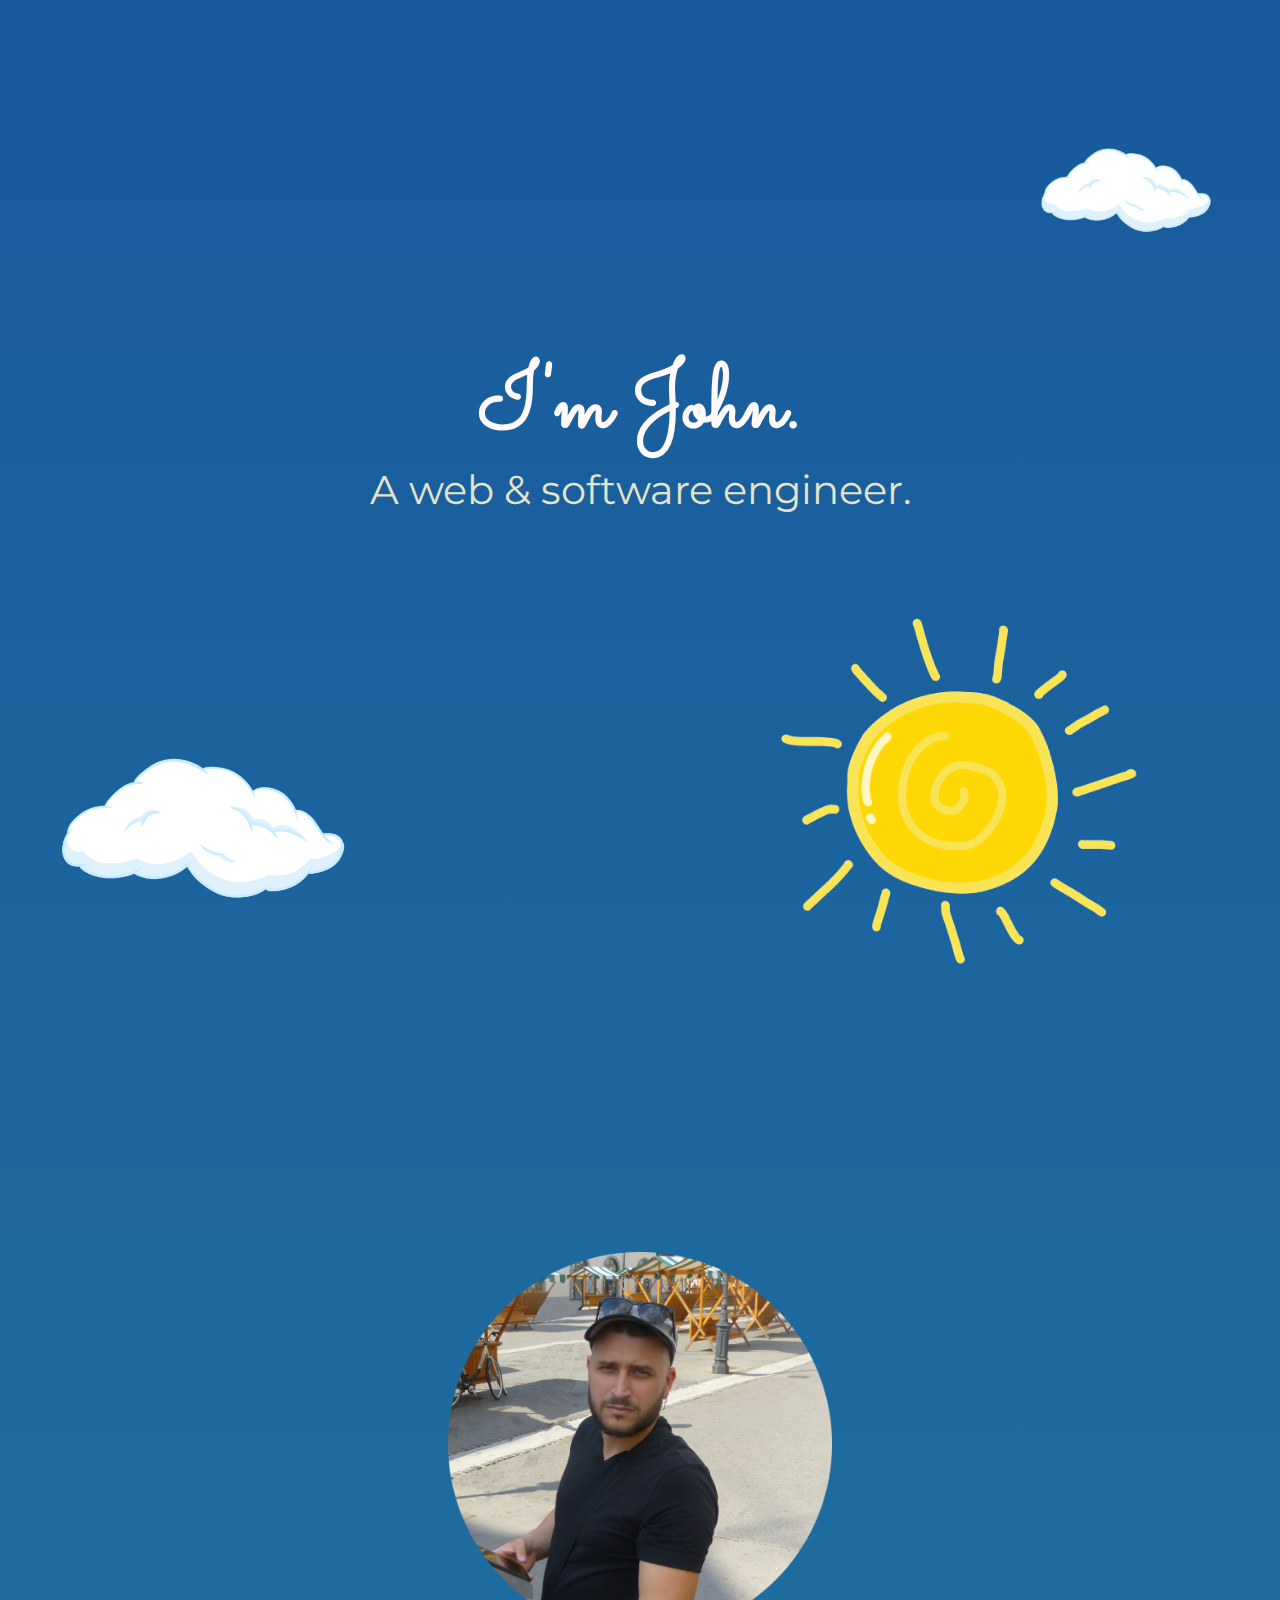
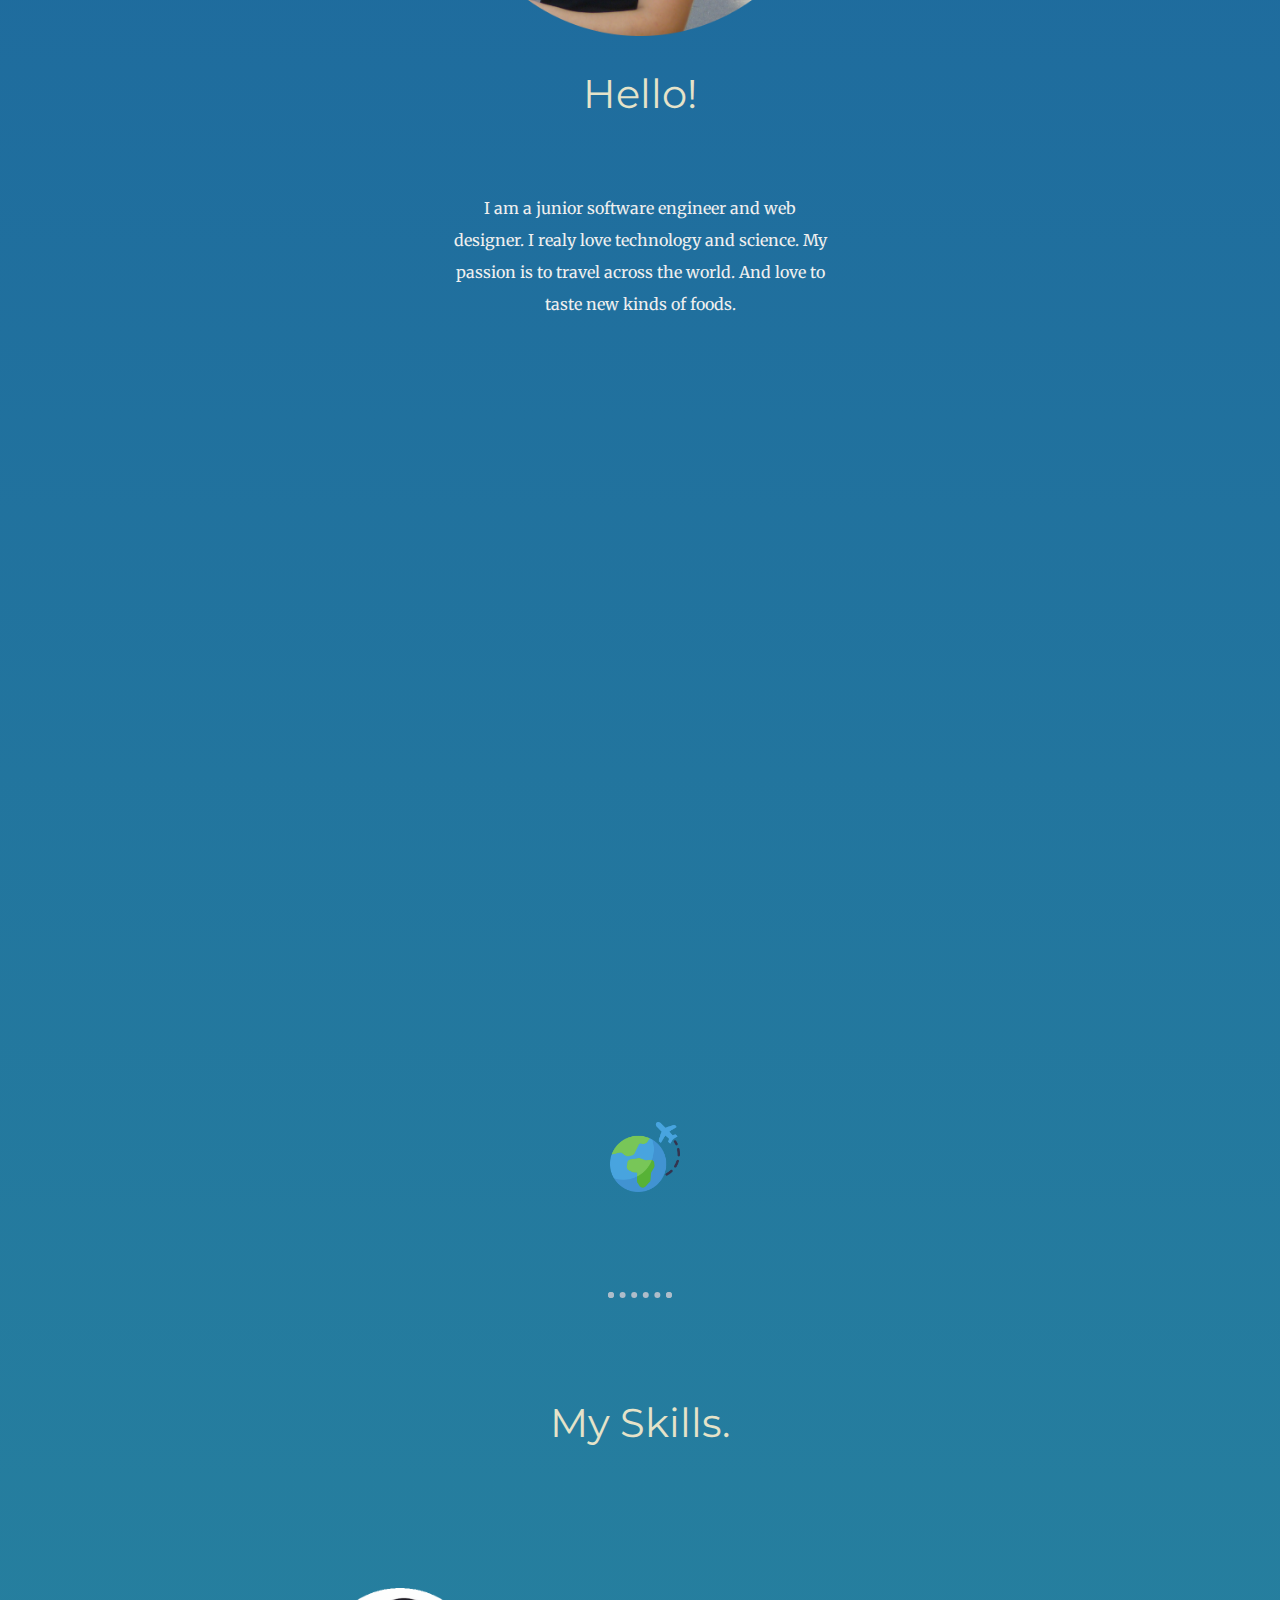
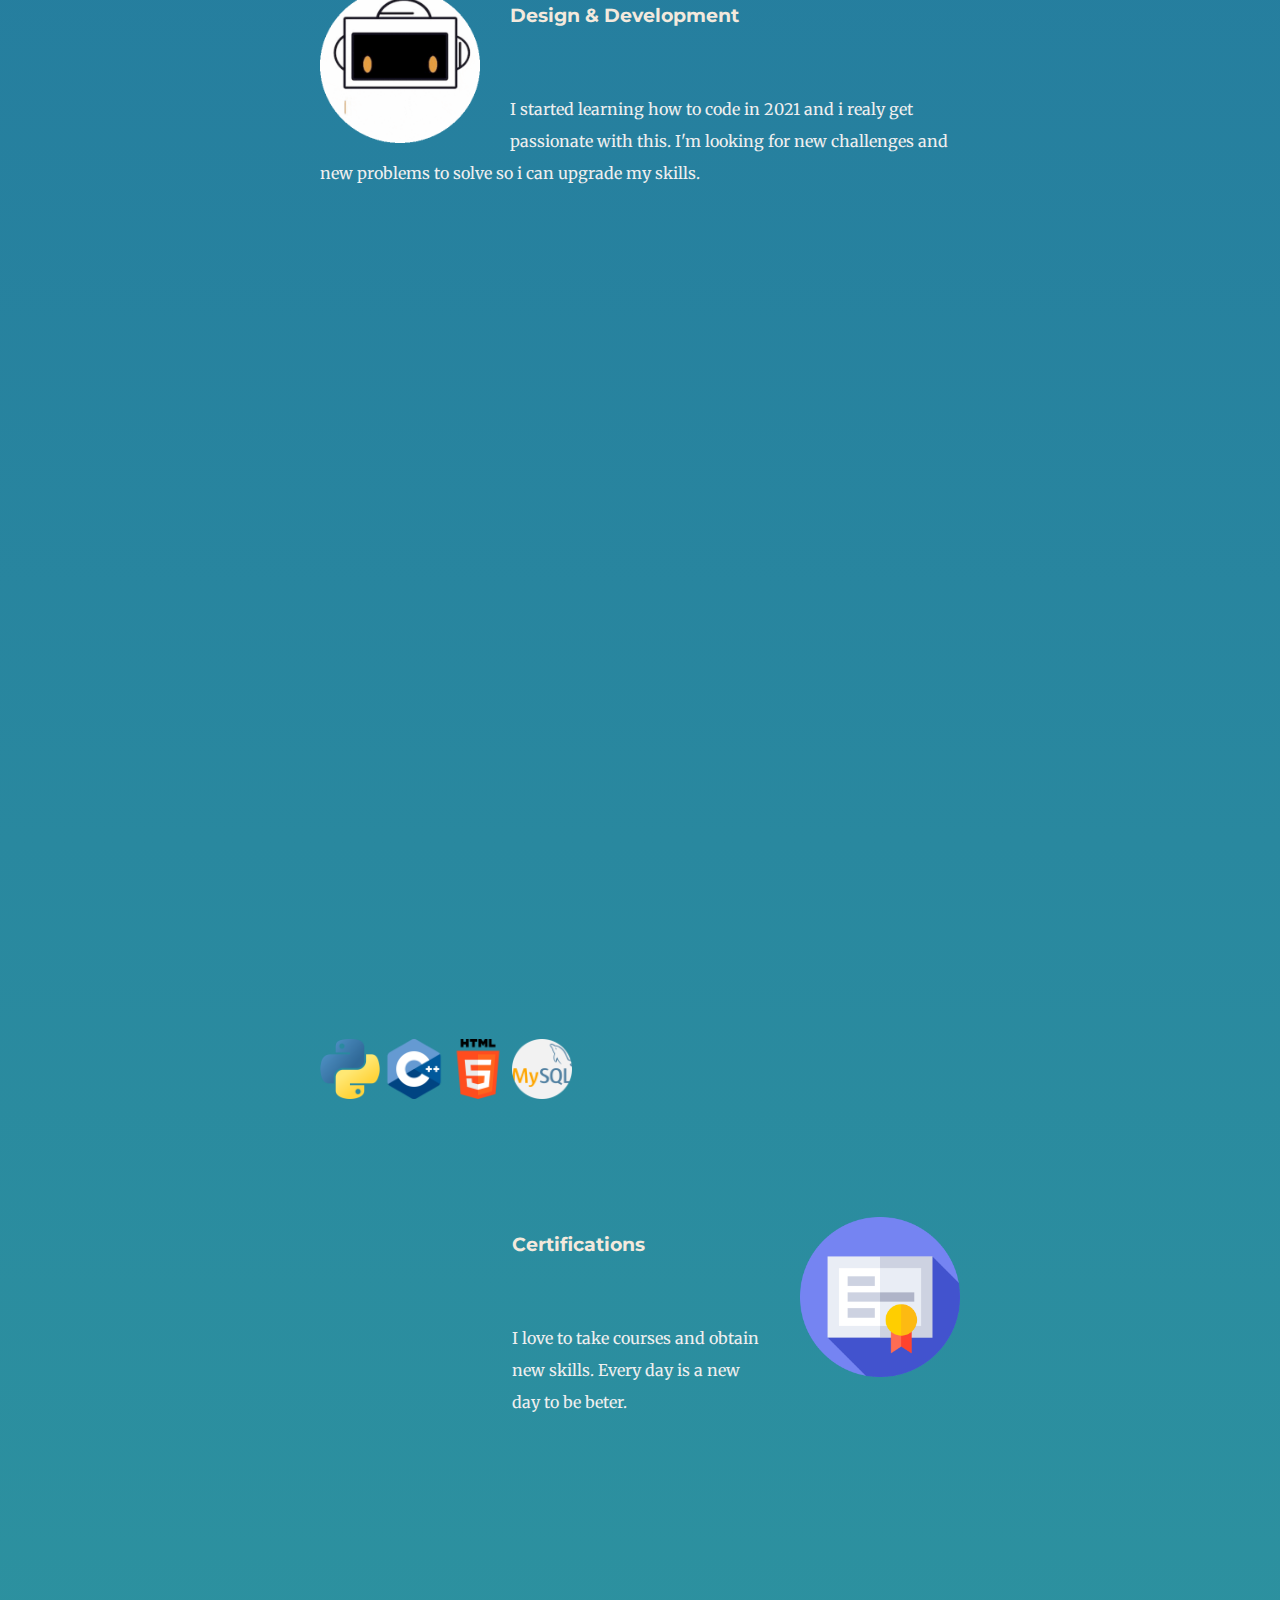
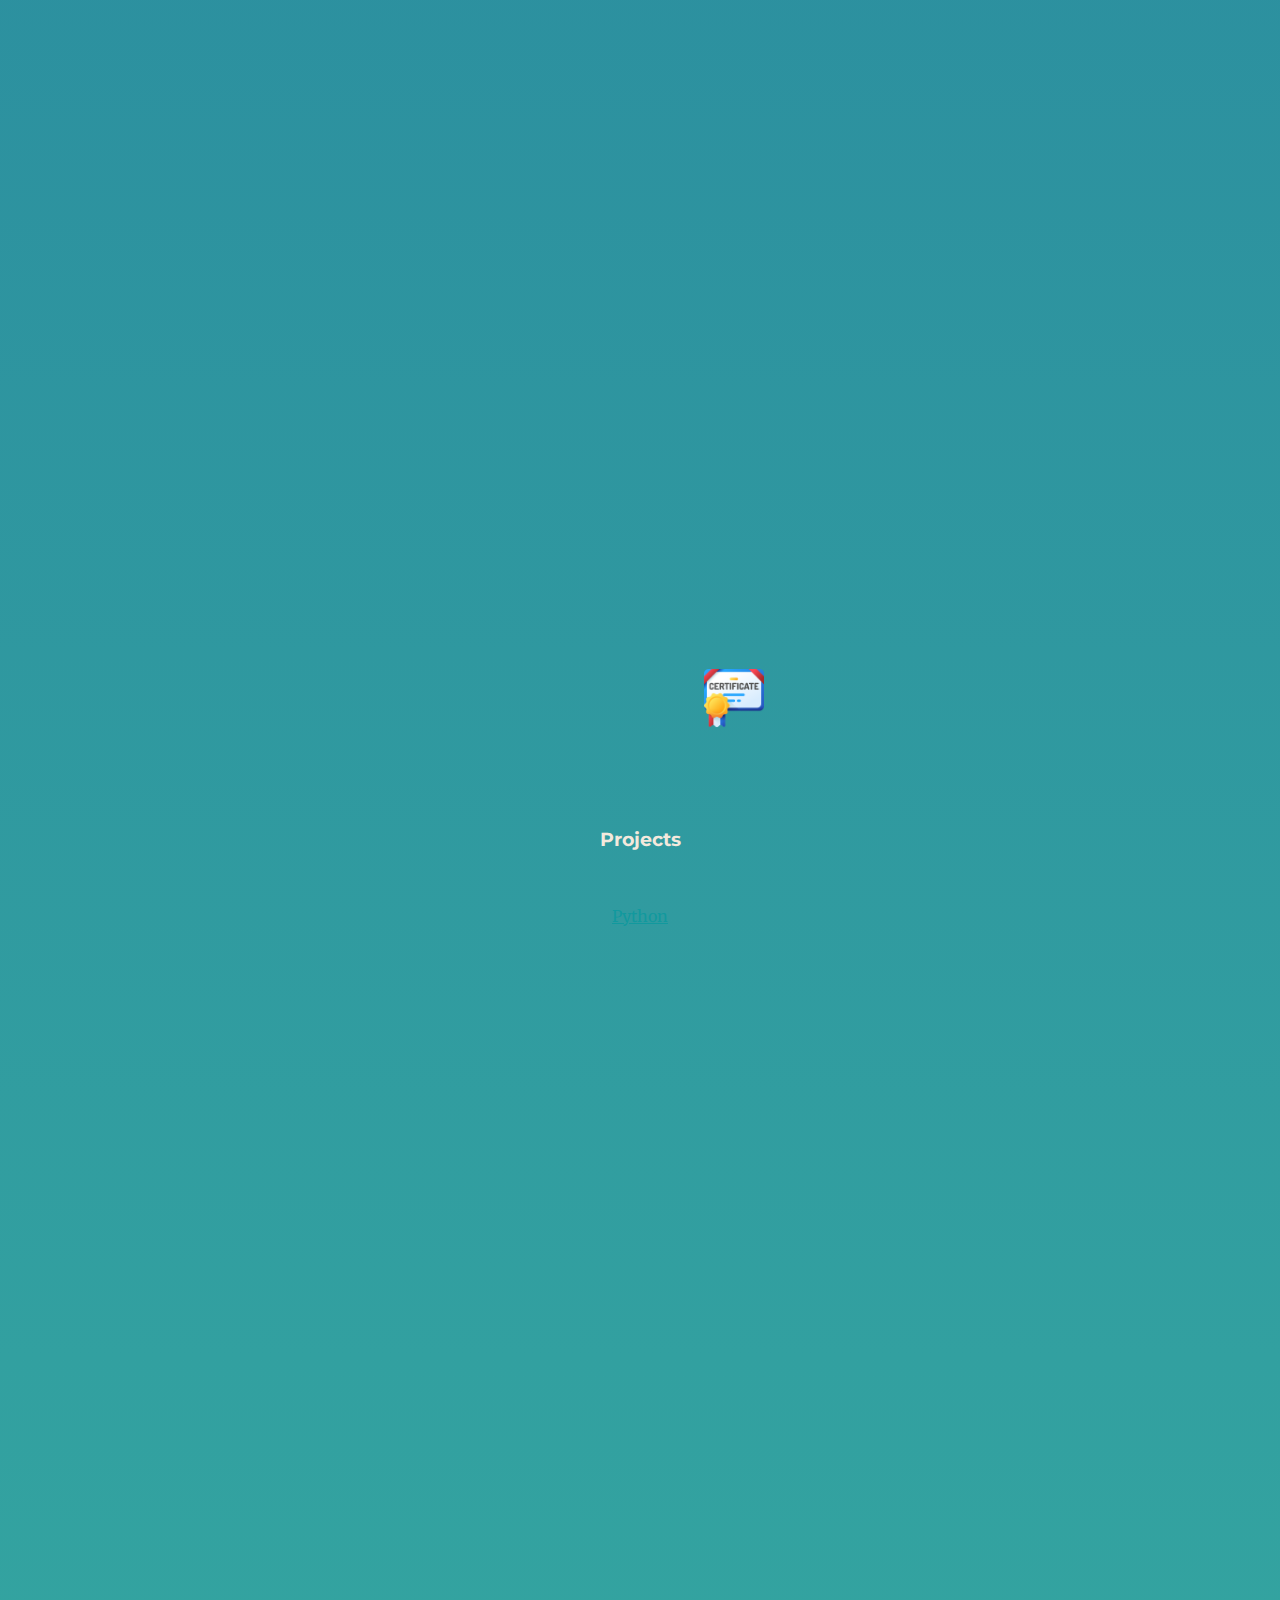
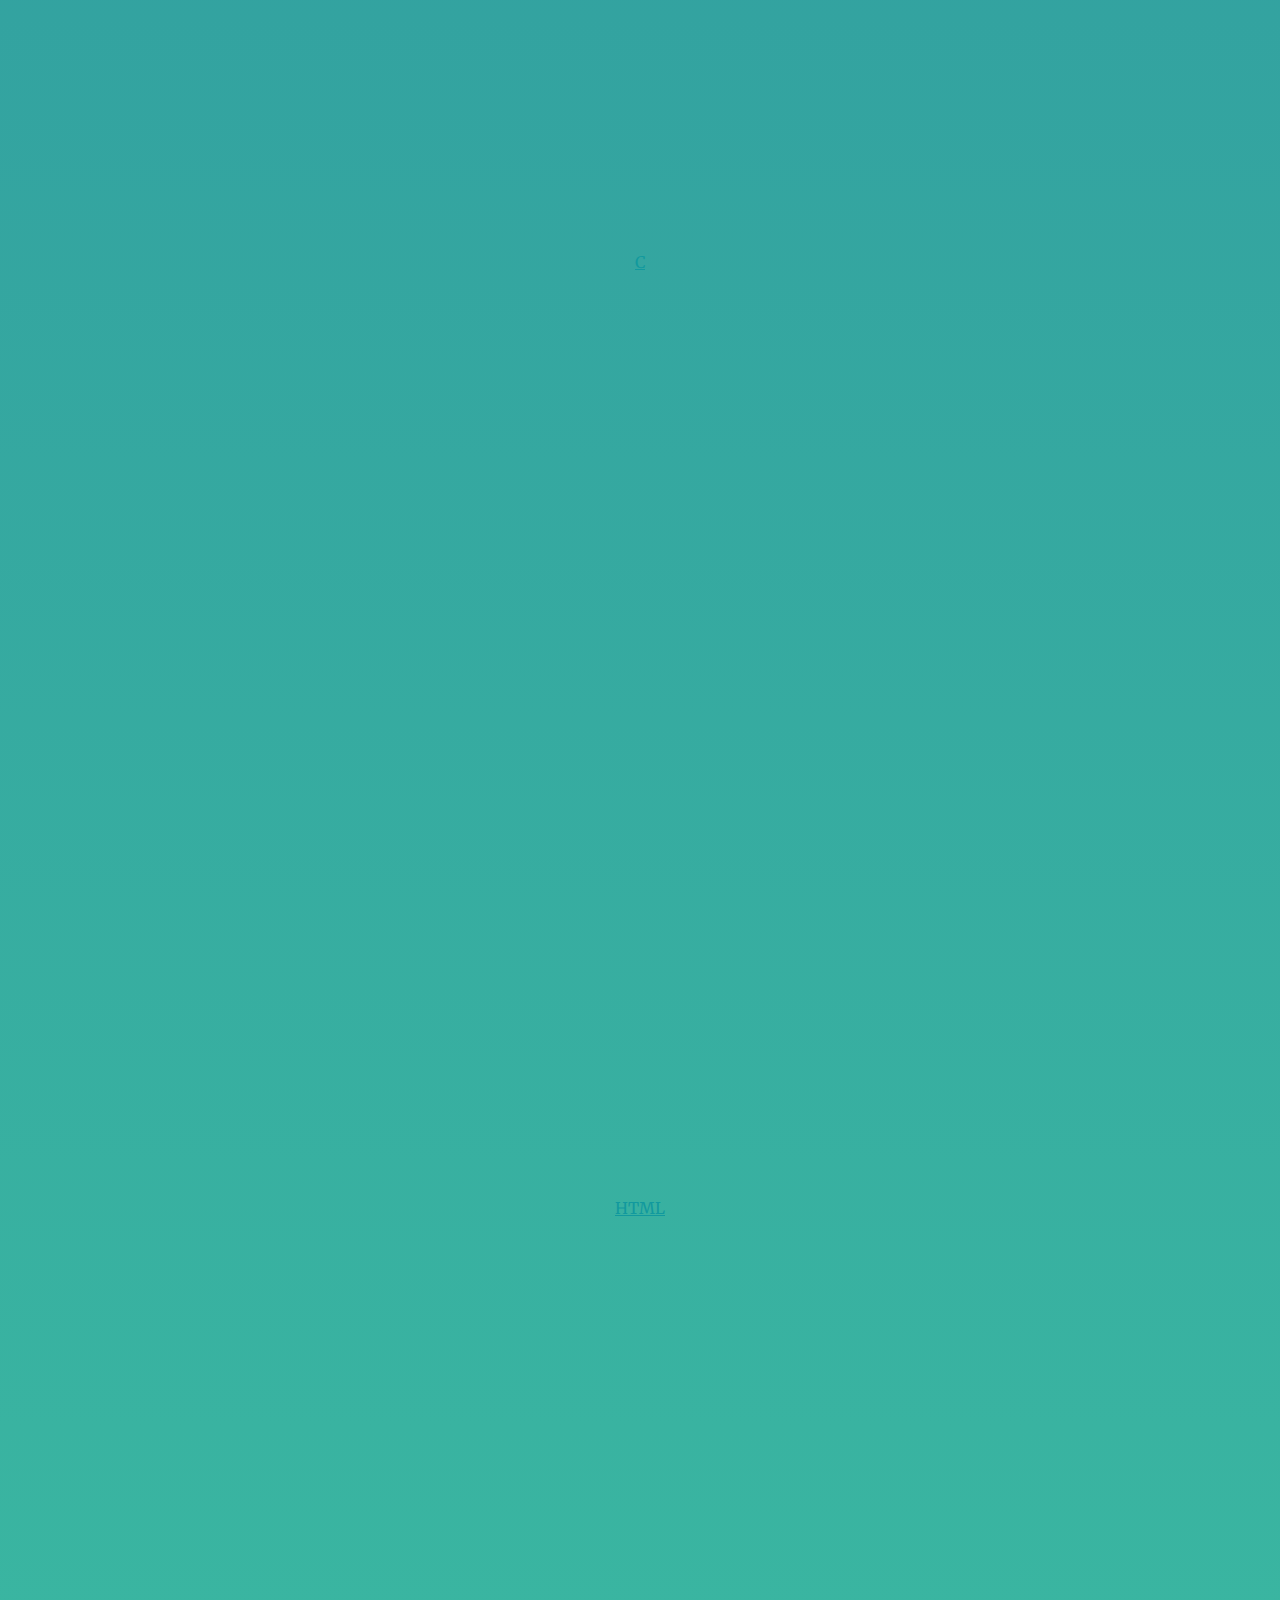
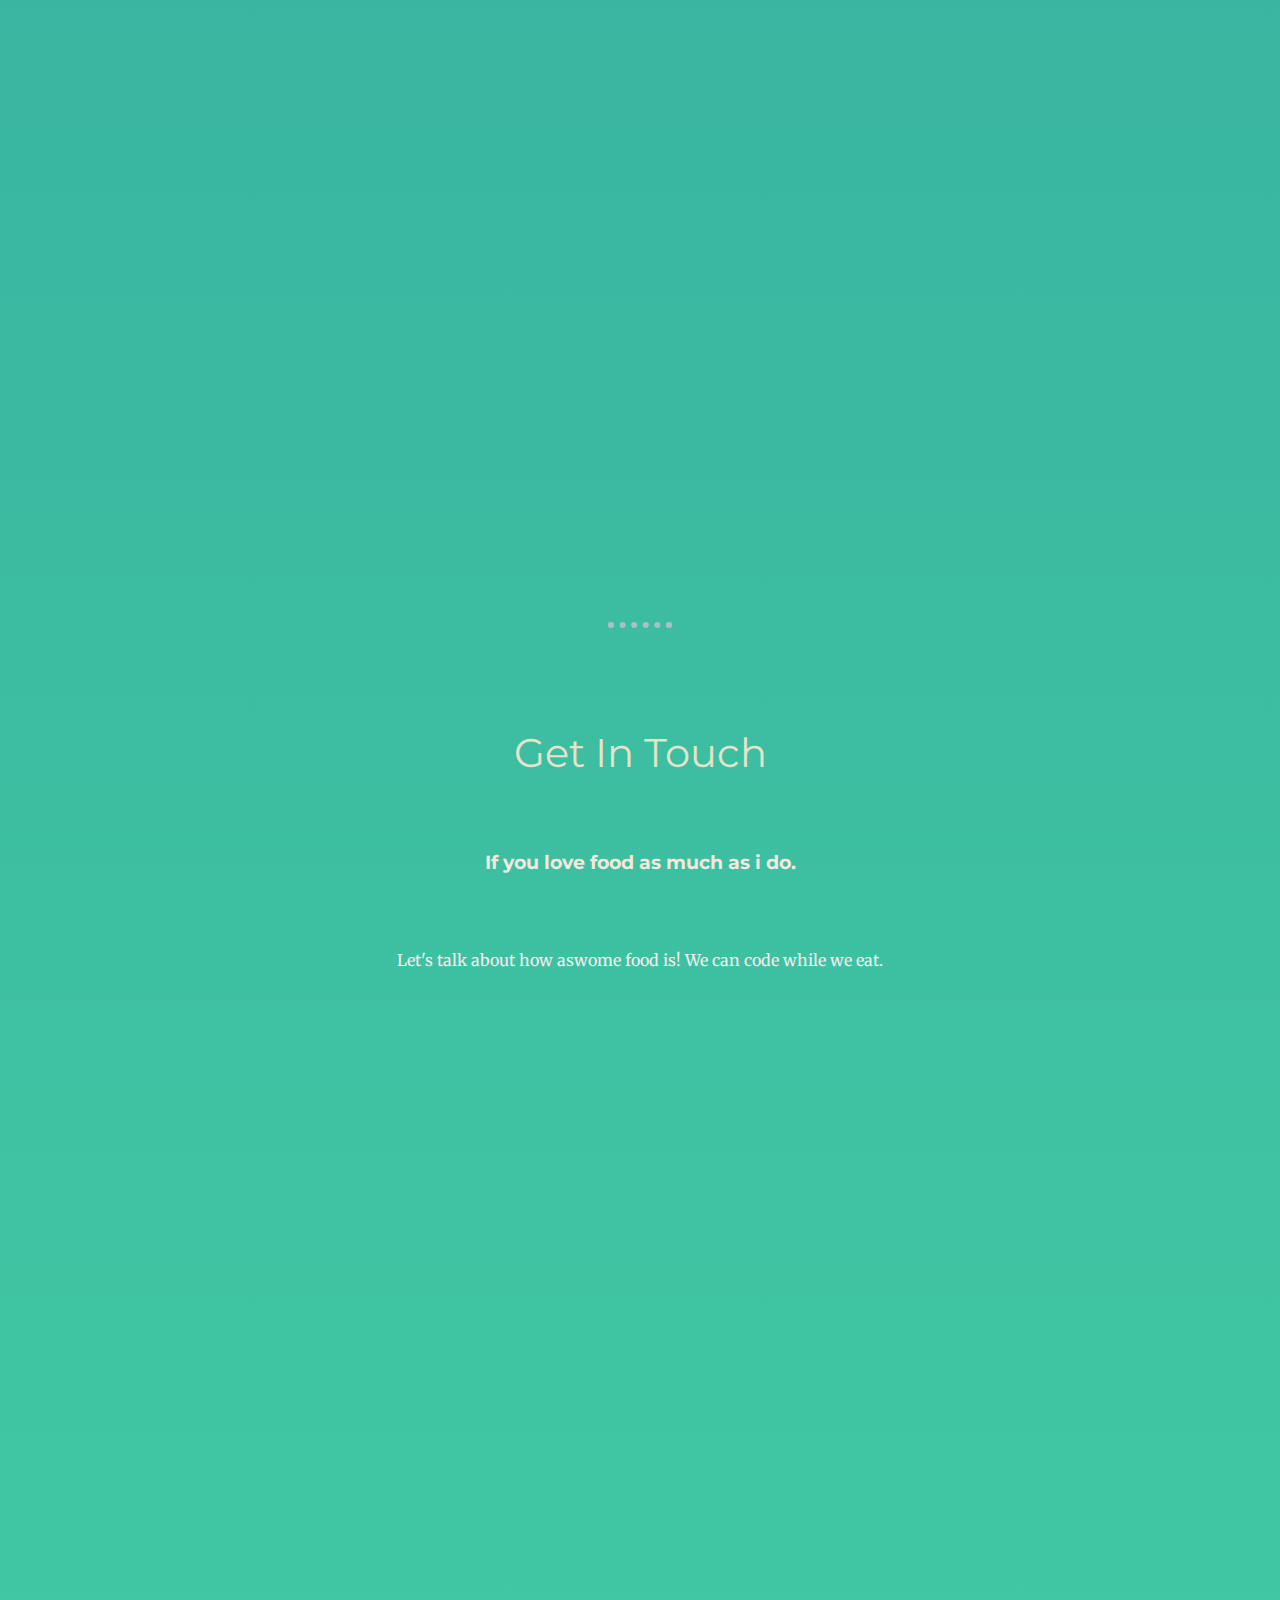
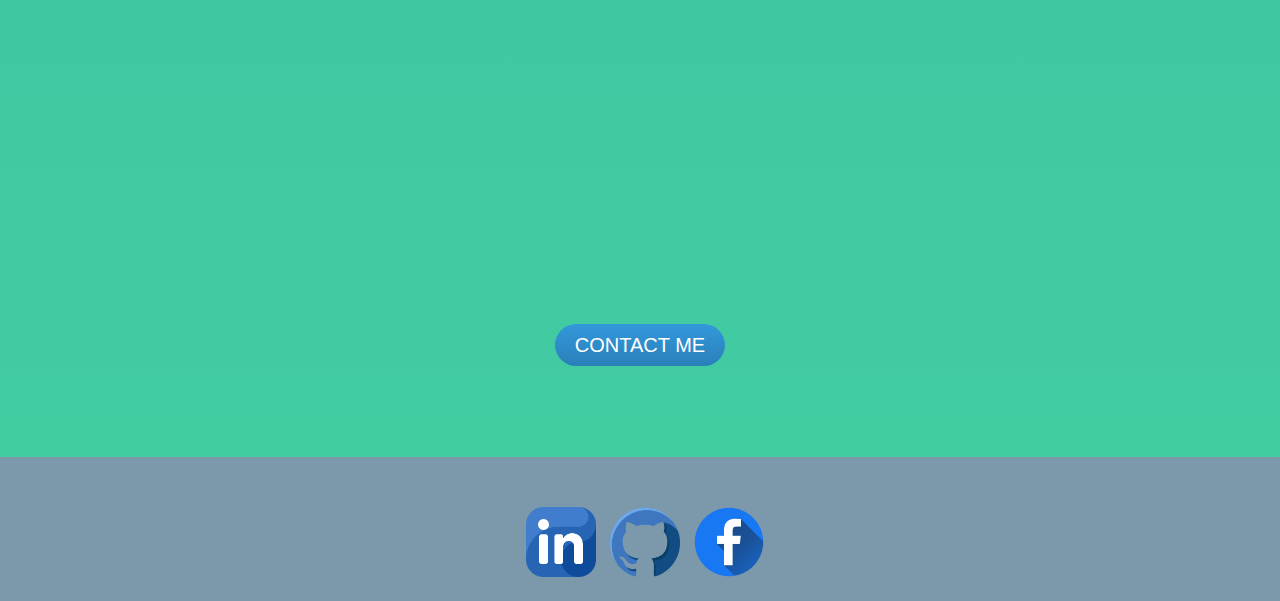
==== commit 7ec5e5b7: "Update index.html" ====
--- a/index.html
+++ b/index.html
@@ -1,4 +1,3 @@
-<!DOCTYPE html>
 <html lang="en" dir="ltr">
   <head>
     <meta charset="utf-8">
@@ -24,8 +23,9 @@
       <div class="profile">
         <img src="images/pic1.png" alt="My photo" class="pic">
         <h2>Hello!</h2>
-        <p class="intro">I am a junior software engineer and web designer. I realy love technology and science. My passion is to travel across the world. <img src="images/travel.png" class="contact-links">
-        And love to taste new kinds of foods.</p>
+        <p class="intro">I am a junior software engineer and web designer. I realy love technology and science. My passion is to travel across the world. And love to taste new kinds of foods.</p>
+        <img src="images/travel.png" class="contact-links">
+
       </div>
       <hr>
 
@@ -48,12 +48,19 @@
           <p class="courses">I love to take courses and obtain new skills. Every day is a new day to be beter.</p>
           <a href="https://courses.edx.org/certificates/334efae5c7174339a7f71583b1ef36ed"><img src="images/cert.png" class="certs"></a>
         </div>
+          <h3>Projects</h3>
+        <div class="card">
+          <p ><span><a href="https://github.com/iioannidis94/python">Python</a></span></p>
+          <p><span><a href="https://github.com/iioannidis94/c">C</a></span></p>
+          <p><span><a href="https://github.com/iioannidis94/cv">HTML</a></span></p>
+        </div>
+
       </div>
       <hr>
       <div class="contact-me">
         <h2>Get In Touch</h2>
         <h3>If you love food as much as i do.</h3>
-        <p class="contact-message">Love food as much as i do? Let's talk about how aswome food is!
+        <p class="contact-message">Let's talk about how aswome food is!
                         We can code while we eat.</p>
         <a class="btn" href="mailto:i.ioannidis.dev@gmail.com">CONTACT ME</a>
       </div>
@@ -67,7 +74,3 @@
       <a class="footer-link" href="https://github.com/iioannidis94"><img src="images/github.png" class="contact-links"></a>
       <a class="footer-link" href="https://www.facebook.com/marksmanLEGEND"><img src="images/facebook.png" class="contact-links"></a>
 
-      <p><img src="images/copyright.png" alt="" class="copyright"> 2022 Ioannidis Ioannis.</p>
-    </div>
-  </body>
-</html>
--- a/css/styles.css
+++ b/css/styles.css
@@ -145,6 +145,7 @@
   padding: 50px 0 20px;
   background-color: #7C99AC;
   width: 100%;
+  min-width: 460px;
 }
 .contact-message {
   width: 40%;
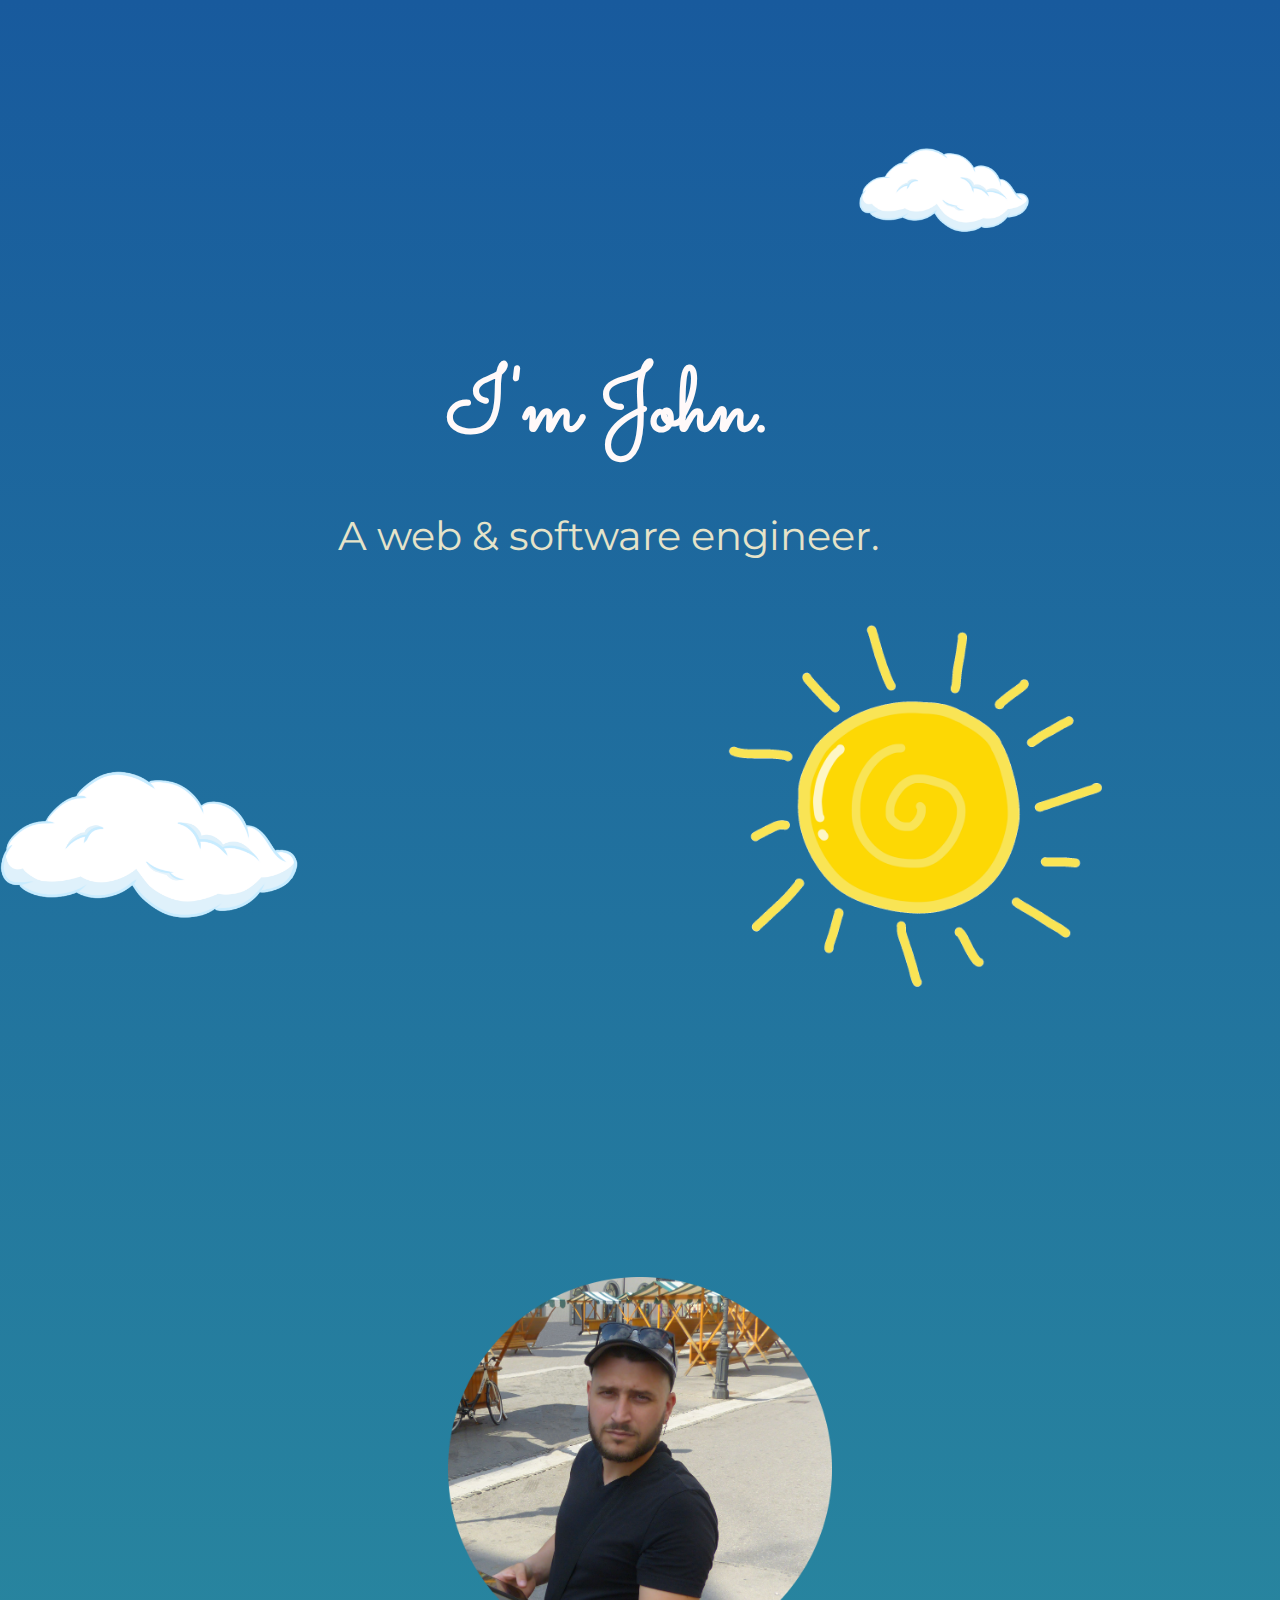
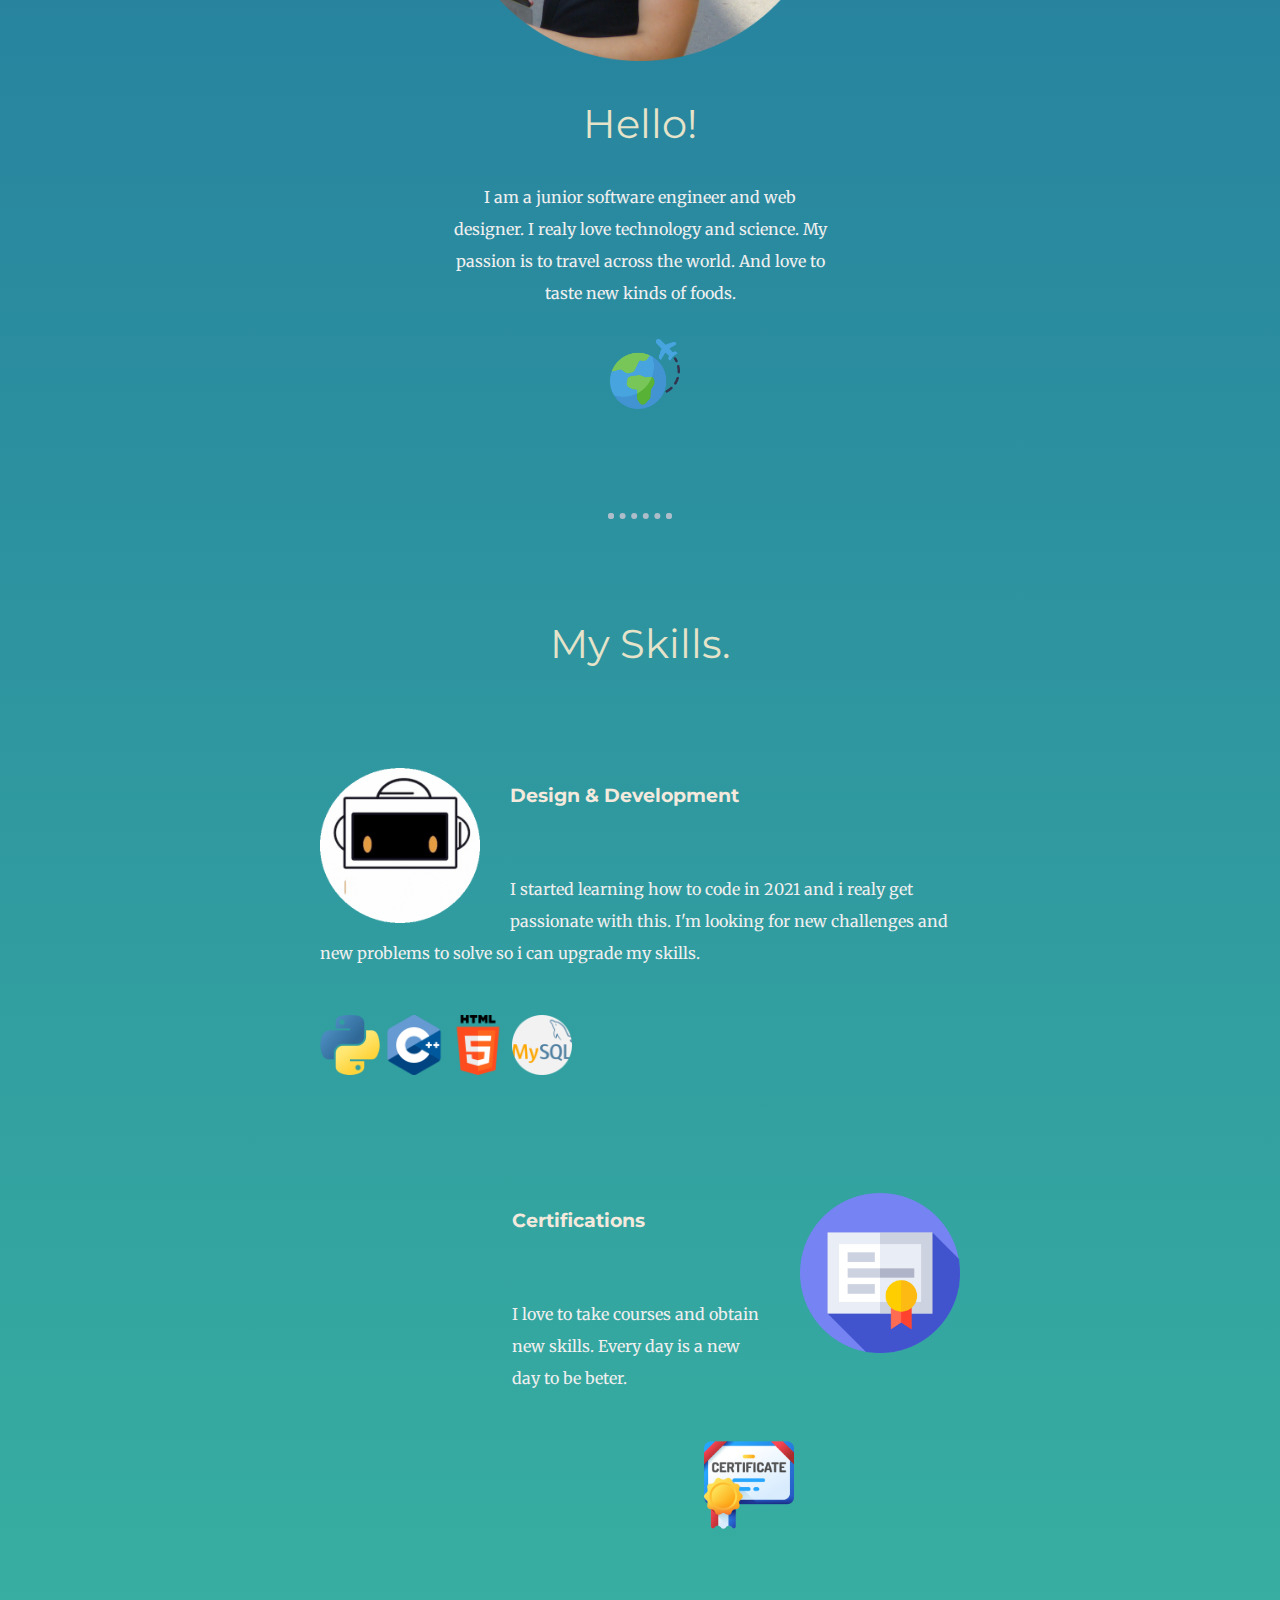
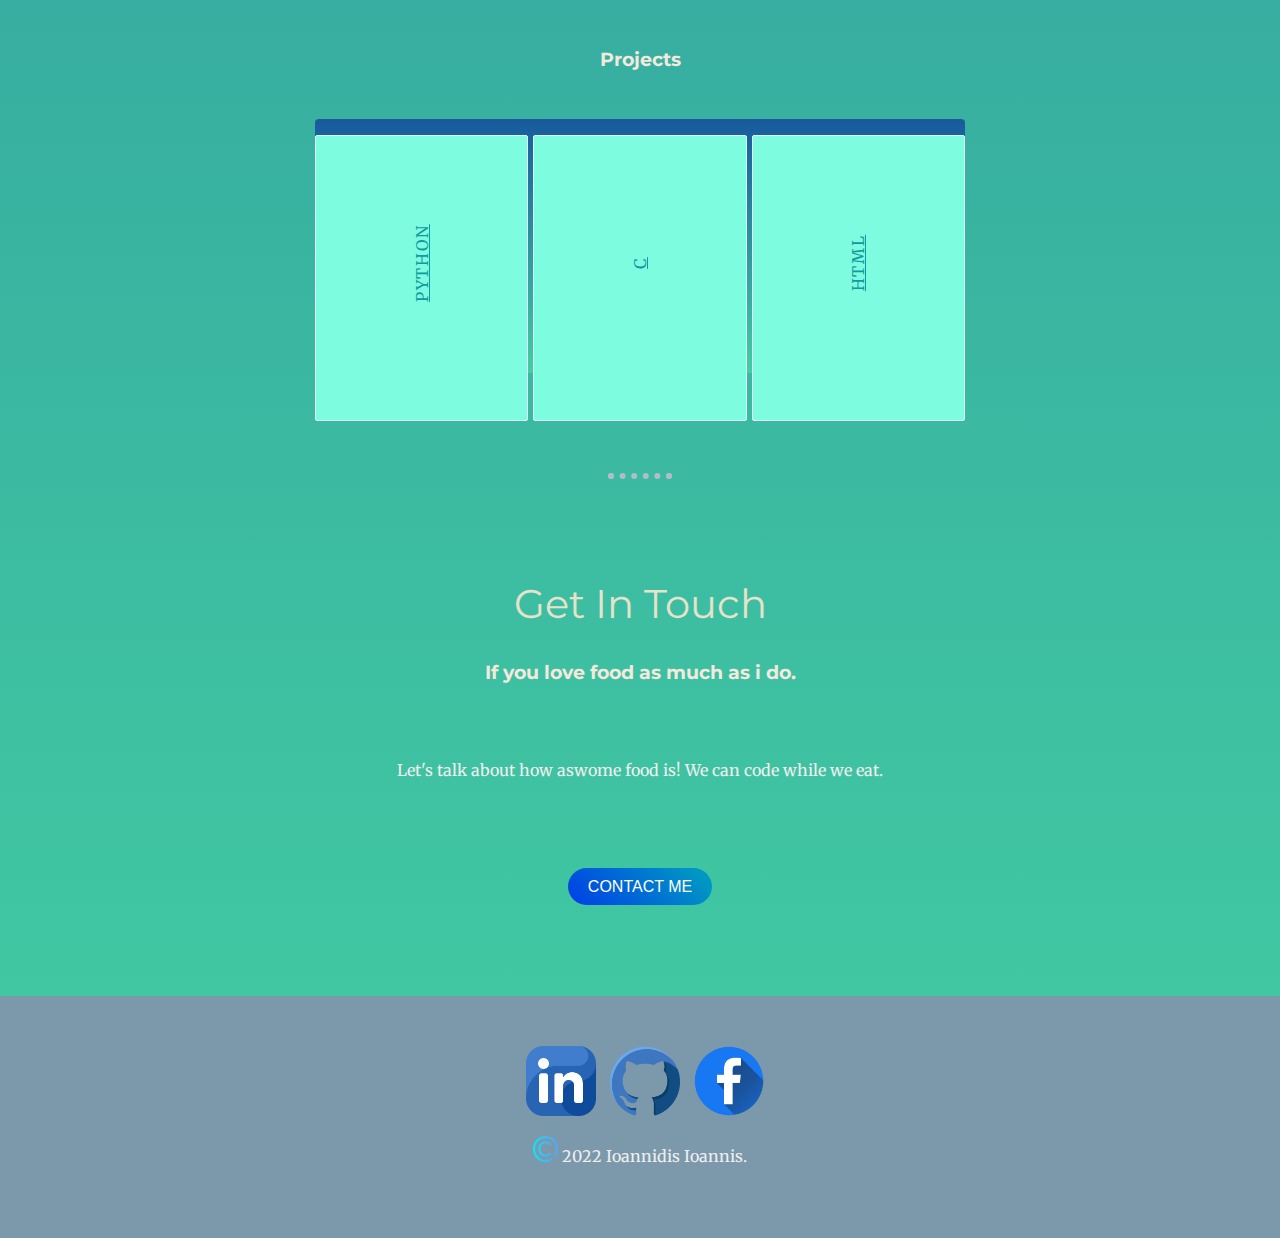
==== commit a6964165: "Update index.html" ====
--- a/index.html
+++ b/index.html
@@ -1,3 +1,4 @@
+<!DOCTYPE html>
 <html lang="en" dir="ltr">
   <head>
     <meta charset="utf-8">
@@ -74,3 +75,7 @@
       <a class="footer-link" href="https://github.com/iioannidis94"><img src="images/github.png" class="contact-links"></a>
       <a class="footer-link" href="https://www.facebook.com/marksmanLEGEND"><img src="images/facebook.png" class="contact-links"></a>
 
+      <p><img src="images/copyright.png" alt="" class="copyright"> 2022 Ioannidis Ioannis.</p>
+    </div>
+  </body>
+  </html>
--- a/css/styles.css
+++ b/css/styles.css
@@ -1,5 +1,5 @@
 body {
-  margin: auto;
+  margin: 0;
   text-align: center;
   font-family: 'Merriweather', serif;
   background: #43cea2;  /* fallback for old browsers */
@@ -17,7 +17,7 @@
   color: #FFF9F9;
   width: 100%;
   height: 10%;
-
+  padding: 0;
 
 }
 
@@ -35,6 +35,8 @@
   font-family: 'Montserrat', sans-serif;
   color: #F3E9DD;
   padding-bottom: 30px;
+  width: 100%;
+
 
 }
 
@@ -45,6 +47,7 @@
 p {
   padding-bottom: 30px;
   width: 100%;
+  min-width: 250px;
   height: 100%;
   line-height: 2;
   color: #EFEFEF;
@@ -59,16 +62,18 @@
 }
 
 .top-container {
-
+  padding-left: 5%;
   position: relative;
   padding-top: 100px;
   padding-bottom: 100px;
-
+  width: 105%;
+  right: 10%;
+  min-width: 460px;
 }
 
 .cloud1 {
   position: relative;
-  left: 38%;
+  left: 25%;
   top: 10%;
   width: 18%;
   max-width: 12rem;
@@ -76,9 +81,9 @@
 }
 
 .cloud2 {
+  top: auto;
   position: relative;
   right: 18%;
-  bottom: 30%;
   width: 25%;
   max-width: 25rem;
   min-width: 7rem;
@@ -86,7 +91,7 @@
 
 .sun {
   position: relative;
-  left: 12%;
+  left: 10%;
   bottom: 15%;
   width: 32%;
   max-width: 40rem;
@@ -97,6 +102,7 @@
   padding-top: 150px;
   padding-bottom: 100px;
   width: 100%;
+  min-width: 460px;
 
 }
 .pic {
@@ -125,8 +131,9 @@
 }
 .certs {
   height: auto;
-  width: 10%;
-  max-width: 60px;
+  width: 15%;
+  max-width: 90px;
+  min-width: 60px;
   position: relative;
   left: 60%;
 }
@@ -141,6 +148,63 @@
 }
 
 
+.card {
+  margin: auto;
+  position: relative;
+  width: 100%;
+  min-width: 120px;
+  height: 254px;
+  border-radius: 4px;
+  background: #43cea2;
+  background: -webkit-linear-gradient(to bottom, #185a9d, #43cea2);
+  background: linear-gradient(to bottom, #185a9d, #43cea2);
+  display: flex;
+  gap: 5px;
+  max-width: 650px;
+
+}
+
+.card p {
+  height: 100%;
+  flex: 1;
+  overflow: hidden;
+  cursor: pointer;
+  border-radius: 2px;
+  transition: all .5s;
+  background: #7DFcDF;
+  border: 1px solid #E3F6FF;
+  display: flex;
+  justify-content: center;
+  align-items: center;
+  min-width: 120px;
+}
+
+
+.card p:hover {
+  flex: 4;
+}
+
+.card p span {
+  min-width: 120px;
+  padding: .5em;
+  text-align: center;
+  transform: rotate(-90deg);
+  transition: all .5s;
+  text-transform: uppercase;
+  color: #123123;
+  letter-spacing: .1em;
+}
+
+.card p:hover span {
+  transform: rotate(0);
+}
+
+
+.contact-me {
+  align-self: center;
+
+}
+
 .bottom-container {
   padding: 50px 0 20px;
   background-color: #7C99AC;
@@ -151,28 +215,34 @@
   width: 40%;
   margin: 40px auto 60px;
 }
-
 .btn {
-  background-image: -webkit-linear-gradient(top, #3498db, #2980b9);
-  background-image: -moz-linear-gradient(top, #3498db, #2980b9);
-  background-image: -ms-linear-gradient(top, #3498db, #2980b9);
-  background-image: -o-linear-gradient(top, #3498db, #2980b9);
-  background-image: linear-gradient(to bottom, #3498db, #2980b9);
-  -webkit-border-radius: 28;
-  -moz-border-radius: 28;
-  border-radius: 28px;
-  font-family: Arial;
-  color: #ffffff;
-  font-size: 20px;
-  padding: 10px 20px 10px 20px;
-  text-decoration: none;
+ font-family: Arial;
+ font-size: 16px;
+ font-weight: 400;
+
+ -webkit-border-radius: 28;
+ -moz-border-radius: 28;
+ border-radius: 28px;
+ padding: 10px 20px 10px 20px;
+ text-decoration: none;
+
+ height: 60px;
+ border: 0px solid;
+ background-image: linear-gradient(45deg,blue,#00f0a0,blue);
+ background-size: 500% 400%;
+ color: white;
+ border-radius: 50px;
+ transition: 0.6s all;
 }
 
 .btn:hover {
-  background: #43cea2;  /* fallback for old browsers */
-  background: -webkit-linear-gradient(to bottom, #185a9d, #43cea2);  /* Chrome 10-25, Safari 5.1-6 */
-  background: linear-gradient(to bottom, #185a9d, #43cea2);
-  text-decoration: none;
+ background-position: 75% 50%;
+ transform: perspective(100px)
+}
+
+.btn:active {
+ transform: scale(0.95);
+ transition: 0.1s;
 }
 .copyright {
   width: 2%;
